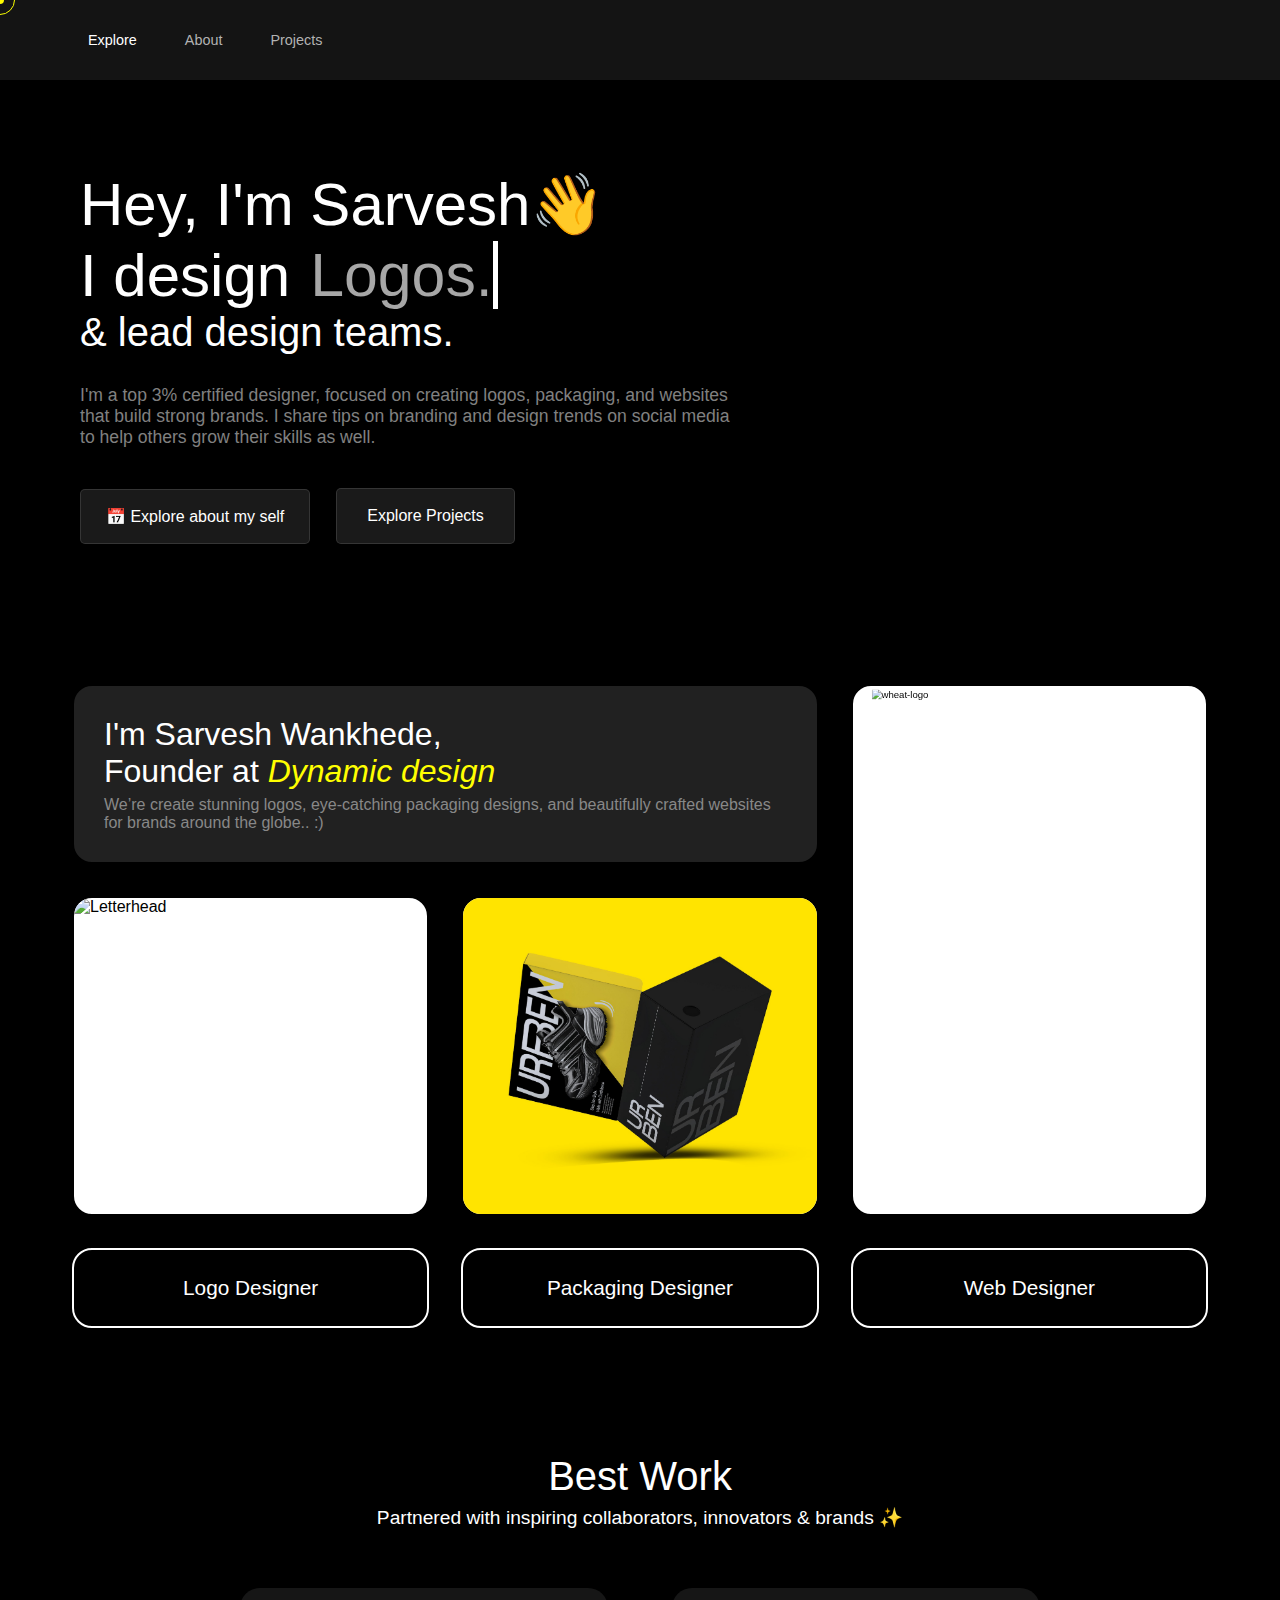
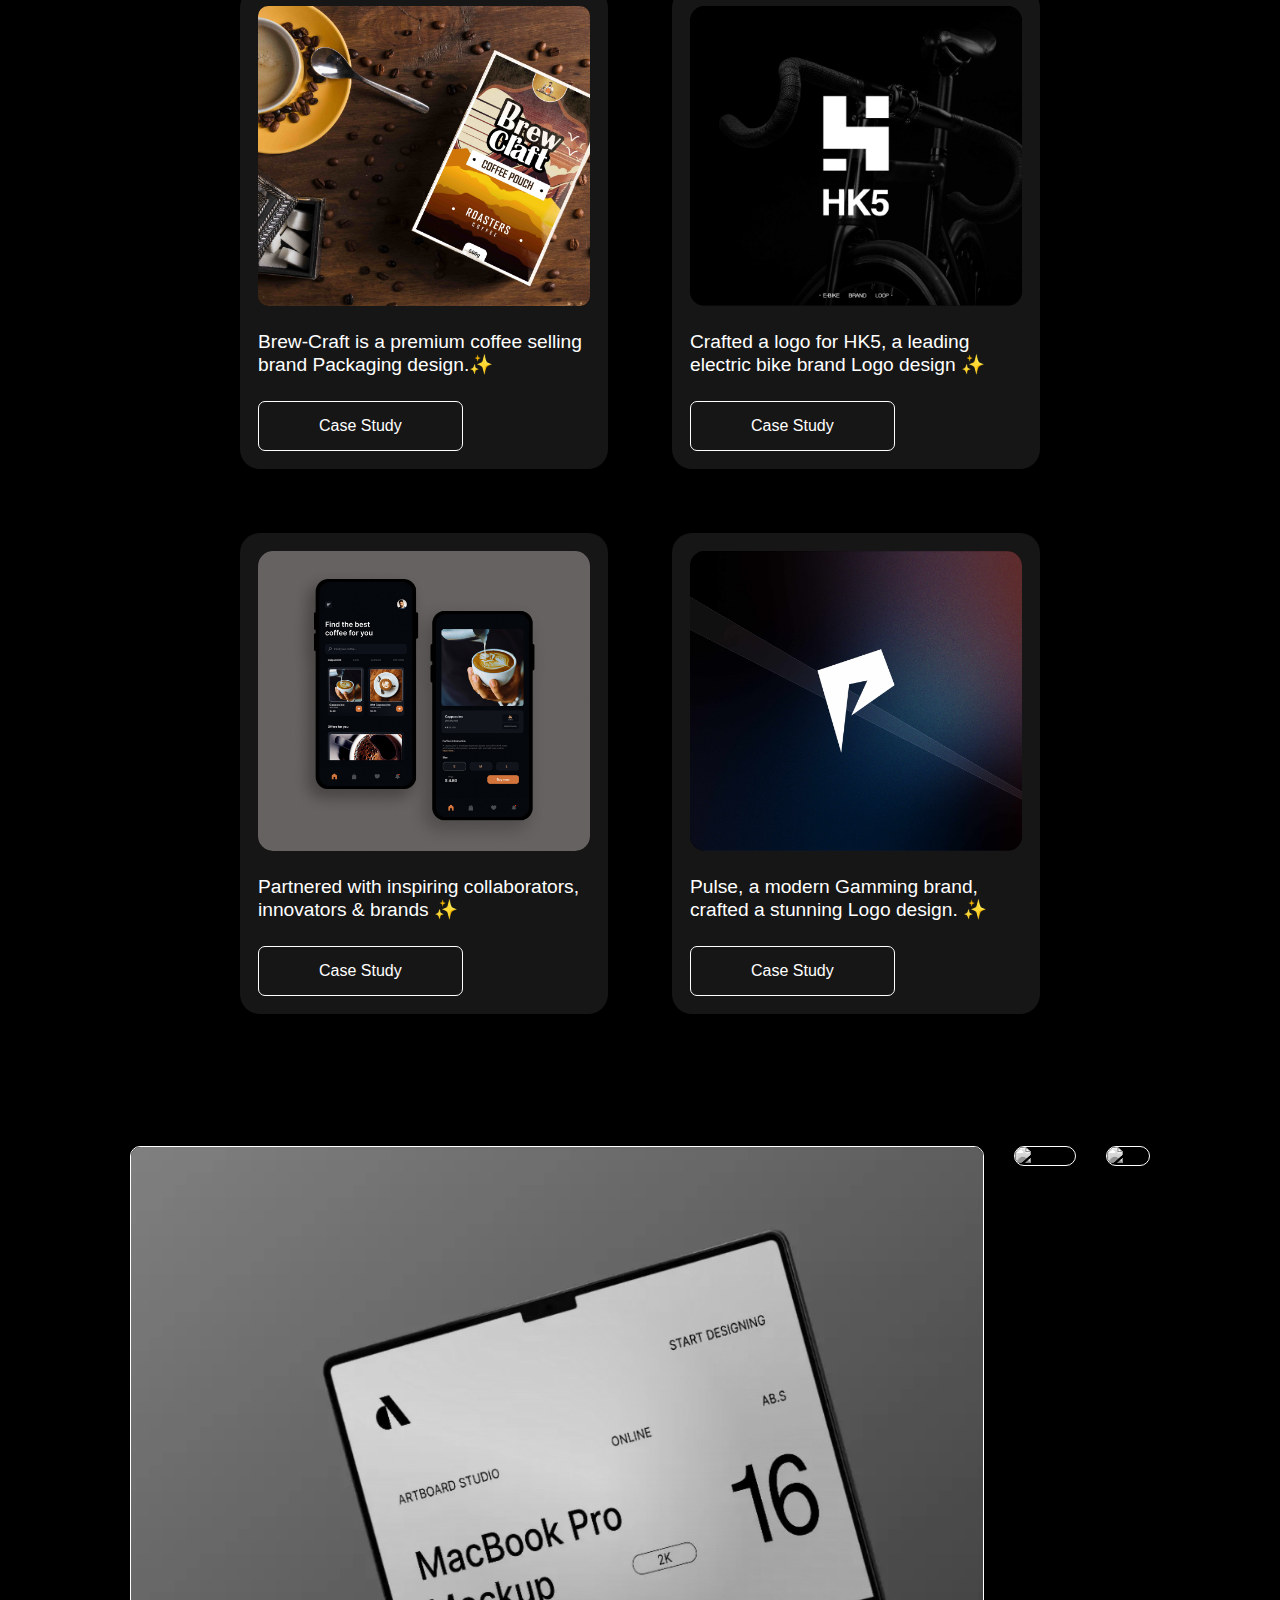
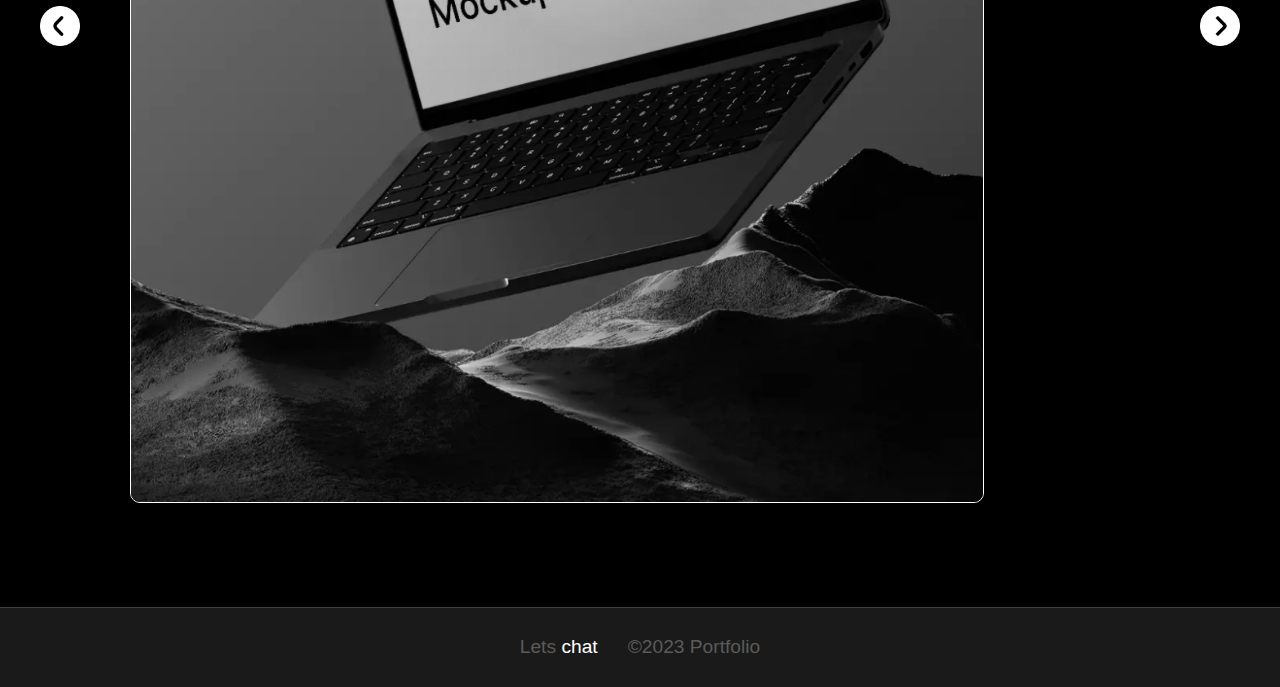
==== index.html @ 341d8953 "first commit" ====
<!DOCTYPE html>
<html lang="en">

<head>
    <meta charset="UTF-8">
    <meta name="viewport" content="width=device-width, initial-scale=1.0">
    <link rel="stylesheet" href="index.css">
    <link rel="icon" type="x-icon" href="Images/Dzin-flow 1.png">
    <link rel="stylesheet" media="screen and (max-width:500px)" href="indexphone.css">
    <link rel='stylesheet'
        href='https://cdn-uicons.flaticon.com/2.5.1/uicons-regular-rounded/css/uicons-regular-rounded.css'>
    <title>sarevshwankhede.in</title>
    <script src="https://unpkg.com/typed.js@2.1.0/dist/typed.umd.js"></script>
</head>

<body class="back-color">

    <div class="curser" data-curser-dot></div>
    <div class="curser2" data-curser-outline></div>

    <main>

        <div id="maincontent">
        <nav>

            <ul>

                <div class="Explore">
                    <li>
                        <i class="fi fi-rr-compass-alt"></i>
                        <a href="#Explore">Explore</a>
                    </li>

                </div>

                <li>
                    <i class="fi fi-rr-user"></i>
                    <a href="about.html">About</a>
                </li>

                
                <li>
                    <i class="fi fi-rr-briefcase-blank"></i>
                    <a href="project.html">Projects</a>
                </li>

                


            </ul>


            <div class="icon">
                <i class="fi fi-rr-menu-burger"></i>
            </div>


        </nav>

        <div class="all-text">
            <h2>Hey, I'm Sarvesh👋</h2>

            <div class="autotext">
                <h2>I design</h2>

                <div class="wrapper">
                    <div class="centeredBox">
                        <span id="typewriter" data-array=""></span>
                        <span class="cursor"></span>
                    </div>
                </div>

            </div>

            <h2 class="Third-text">& lead design teams.</h2>

            <div class="paragraph-text">
                <p>I'm a top 3% certified designer, focused on creating logos, packaging, and websites that build strong brands. 
                    I share tips on branding and design trends on social media to help others grow their skills as well.
                </p>
            </div>


            <div class="collection">

                <div class="button-1">
                    <a href="about.html"><button> 📅 Explore about my self</button></a>
                </div>

                <div class="animation-border1">

                </div>

                <div class="button-2">
                    <a href="project.html"><button>Explore Projects</button></a>
                </div>

            </div>

        </div>


        <div class="contanir">
            <div class="iteam header">
                <h2>I'm Sarvesh Wankhede,</h2>
                <h2>Founder at <span>Dynamic design</span></h2>
                <p>We’re create stunning logos, eye-catching packaging designs, and beautifully crafted websites for brands around the globe..
                 :)</p>
            </div>

            <div class="iteam logo-contant">
                <img src="https://media.istockphoto.com/id/1304932865/vector/wheat-or-barley-outline-icon-grain-symbol-vector-illustration.jpg?s=612x612&w=0&k=20&c=_-Jl-ydf1SaB5ybmlxG2YeqfQ0YuPcmha_8-uUcQkC4="
                    alt="wheat-logo">
            </div>

            <div class="iteam box3">
                <img src="https://mockups-design.com/wp-content/uploads/2019/04/Single_US_Letter_Flyer_Mockup_1.jpg"
                    alt="Letterhead">
            </div>

            <div class="iteam box4">

                <img src="Images/shoes in yellow background.jpg"
                    alt="typography">

            </div>
            <div class="iteam box5">
                <h3>Logo Designer</h3>
            </div>
            <div class="iteam box6">
                <h3>Packaging Designer</h3>
            </div>
            <div class="iteam box7">
                <h3>Web Designer</h3>
            </div>

        </div>

        <!--  -->


        <div id="Explore" class="projects-section">

            <div class="head">

                <h3>Best Work</h3>
                <p>Partnered with inspiring collaborators, innovators & brands ✨</p>

                <div class="arrowicon">
                    <i class="fi fi-rr-arrow-small-down"></i>
                </div>
            </div>

            <div class="contanir2">

                <div class="outer-box1">
                    <div class="inner-box1">
                        <img src="Images/package.jpeg"
                            alt="can">
                    </div>

                    <span>Brew-Craft is a premium coffee selling brand Packaging design.✨</span>

                    <a href="/casestudy.html"><button>Case Study</button></a>
                </div>

                <div class="outer-box2">
                    <div class="inner-box2">
                        <img src="Images/Logo main HK5.jpeg"
                            alt="company">
                    </div>

                    <span>Crafted a logo for HK5, a leading electric bike brand Logo design ✨</span>

                    <a href="casestudy2.html"><button>Case Study</button></a>
                </div>

                <div class="outer-box3">
                    <div class="inner-box3">
                        <img src="Images/mobile ui.jpg"
                            alt="phoneui">
                    </div>

                    <span>Partnered with inspiring collaborators, innovators
                        & brands ✨</span>

                    <a href="casestudy1.html"><button>Case Study</button></a>
                </div>

                <div class="outer-box4">
                    <div class="inner-box4">
                        <img src="Images/compressed_Asset 15.jpg"
                            alt="packaging">
                    </div>

                    <span>Pulse, a modern Gamming brand, crafted a stunning Logo design. ✨</span>

                        <a href="casestudy3.html"><button>Case Study</button></a>
                </div>

            </div>

        </div>

        <!-- scroll-image section -->

        <div class="gallery-wrape">
            <img src="next-btn.png" alt="back-btn" id="backBtn">


            <div class="gallery">

                <div>
                    <span><img src="laptop mockups.jpg" alt="laptop mockup"></span>
                    <span><img src="image.jpg" alt="phone"></span>
                    <span><img src="box mockup.jpg" alt="box"></span>

                </div>

                <div>
                    <span><img src="logo sketches.jpg" alt="sketches"></span>
                    <span><img src="packaging design.jpg" alt="packaging"></span>
                    <span><img src="box mockup.jpg" alt="box"></span>
                </div>
            </div>




            <img src="back-btn.png" alt="next-btn" id="nextBtn">


        </div>


        <footer>
            <div class="footer-text">
                <h3>Lets <span>chat</span></h3>
                <h3>©2023 Portfolio</h3>
            </div>
        </footer>

    </div>

    </main>


    <script src="index.js"></script>
</body>

</html>
---- index.css ----
* {

    margin: 0;
    padding: 0;
    font-family: sans-serif;
    box-sizing: border-box;

}

html {

    scroll-behavior: smooth;

}

.back-color {

    background-color: black;
}



.curser {

position: fixed;
width: 30px;
height: 30px;
border: 1px solid rgb(251, 255, 0);
border-radius: 50%;
left: 0;
top: 0;
pointer-events: none;
transform: translate(-50%, -50%);
transition: .2s;
z-index: 10;
    
}

.curser2 {

    position: fixed;
    width: 8px;
    height: 8px;
    background-color: rgb(255, 251, 0);
    border-radius: 50%;
    left: 0;
    top: 0;
    pointer-events: none;
    transform: translate(-50%, -50%);
    transition: .1s;
    z-index: 15;
}



main {

flex-wrap: wrap;
overflow: hidden;

}


nav {

    height: 80px;
    width: 100%;
    background-color: rgb(20, 20, 20);
    display: flex;
    align-items: center;
    padding-left: 80px;
    padding-right: 50px;
    justify-content: space-between;
}




.Explore li i{

    color: white;
}

.Explore li a{

    color: white;
}

nav ul {

    list-style: none;
    display: flex;
    column-gap: 40px;
    align-items: center;

}

ul li {

    display: flex;
    align-items: center;
    column-gap: 8px;
    position: relative;
}


.fi-rr-compass-alt {

    display: flex;
    align-items: center;
}




ul li a {

 text-decoration: none;
 color: rgb(178, 178, 178);
 font-size: 0.9rem;
 font-weight: 500;
 position: relative;
 transition: 0.3s ease;
}

ul li {

    color: rgb(178, 178, 178); 
    font-size: 0.9rem;
    position: relative;
    transition: 0.3s ease;
}



ul li:hover {

    color: rgb(255, 255, 255);
    font-size: 0.9rem;
}


ul li a:hover {

    color: rgb(255, 255, 255);
}


.fi-rr-user {

    display: flex;
    align-items: center;
}

.fi-rr-phone-flip {

    display: flex;
    align-items: center;
    transform: scaleX(-1);

}

.fi-rr-briefcase-blank {

    display: flex;
    align-items: center;
}

.fi-rr-globe {

    
    display: flex;
    align-items: center;
}


.icon {

    display: none;
    color: white;
    
}

.all-text {
    font-size: 2.5rem;
    font-weight: 300;
    color: white;
    margin-left: 80px;
    margin-top: 89px;
}


.all-text h2  {

    font-weight: 500;
    
}

.autotext {

    display: flex;
    align-items: center;
    
    
}


/* Wrapper to Center the Typewriter */
.wrapper {

    margin-left: 20px;
    
}

.centeredBox {
    color: rgb(255, 255, 255);
    font-size: 3.8rem;
    font-weight: 500;
}

/* The Typewriter */

#typewriter {
    color: rgb(0, 183, 255);
    background: rgb(167, 167, 167);
    background-clip: text;
    -webkit-background-clip: text;
    -webkit-text-fill-color: transparent;
    
}

.cursor {
    border-left: 5px solid rgb(255, 255, 255);
    color: white;
}


.Third-text {

    font-size: 2.5rem;
}

.paragraph-text {

    text-wrap: wrap;
    width: 650px;
    margin-top: 30px;

}

.paragraph-text p {

    font-size: 1.1rem;
    font-weight: 100;
    color: rgb(128, 128, 128);
}


.collection {

    display: flex;
    gap: 13px;
    margin-top: 40px;
    align-items: center;
}


.button-1 button {

    border-radius: 5px;
    background-color: rgb(26, 26, 26);
    color: #ffffff;
    padding: 17px 25px 17px 25px;
    font-size: 1rem;
    font-weight: 500;
    border: 0.1px solid rgba(255, 255, 255, 0.123);
    display: flex;
    align-items: center;
    position: relative;
    justify-content: center;
    transition: 0.3s ease-in-out;
    cursor: pointer;
}

.button-1 a {

    text-decoration: none;
}

.button-1 button:hover {

    border: 0.1px solid rgba(255, 255, 255, 0.881);
}

.button-2 button {

    
    border-radius: 5px;
    background-color: rgb(26, 26, 26);
    color: #ffffff;
    padding: 18px 30px 18px 30px;
    font-size: 1rem;
    font-weight: 500;
    border: 0.1px solid rgba(255, 255, 255, 0.123);
    display: flex;
    align-items: center;
    position: relative;
    justify-content: center;
    transition: 0.3s ease-in-out;
    cursor: pointer;
}

.button-2 a {

    text-decoration: none;
}

.button-2 button:hover {

    border: 0.1px solid rgba(255, 255, 255, 0.881);
}


.contanir {


    height: 820px;
    width: 100%;
    margin-top: 60px;
    display: grid;
    padding: 5rem 4.5rem 5rem 4.5rem;
    gap: 2rem;
    grid-template-columns: repeat(3, 1fr);
    grid-template-rows: repeat(3, 1fr);

}

.iteam {

    background-color: white;
    color: black;
    border: 2px solid black;
    border-radius: 20px;
    cursor: pointer;
}




.header {

    grid-column-start: 1;
    grid-column-end: 3;
    padding: 30px;
    background-color: rgb(33, 33, 33);

}

.header h2 {

    color: white;
    font-size: 2rem;
    font-weight: 500;

}

.header span {

    color: yellow;
    font-style: italic;
}

.header p {

    color: rgb(136, 136, 136);
    font-size: 1rem;
    margin-top: 6px;

}

.logo-contant {

    grid-column: 3;
    grid-row: 1 / 3;
    overflow: hidden;
    cursor: pointer;

}

.logo-contant img {

    height: 100%;
    width: 100%;
    object-fit: cover;
    transform: scale(0.6);
    transition: 0.5s;
    
}

.logo-contant img:hover {

    transform: scale(0.7);
   
}


.box3 {

    height: 320px;
    overflow: hidden;
    cursor: pointer;
}

.box3 img {

    height: 100%;
    width: 100%;
    object-fit: cover;
    scale: 1px;
    transition: 0.5s;
}

.box3 img:hover {

    transform: scale(1.1);
   
}



.box4 {

    height: 320px;
    overflow: hidden;
    
}

.box4 img {

    height: 100%;
    width: 100%;
    object-fit: cover;
    scale: 1px;
    transform: scale(1);
    transition: 0.5s;
}

.box4 img:hover {

    transform: scale(1.1);
   
}

.box5 {

    height: 80px;
    background-color: black;
    border: 2px solid white;
    display: flex;
    align-items: center;
    justify-content: center;
    cursor: pointer;
    
}


.box5 h3 {

    font-size: 1.3rem;
    font-weight: 500;
    color: white;
    transition: 0.3s;
}

.box5 h3:hover {

    color: rgb(197, 246, 248);
}



.box6 {

    height: 80px;
    background-color: black;
    border: 2px solid white;
    display: flex;
    align-items: center;
    justify-content: center;
    cursor: pointer;
}

.box6 h3 {

    font-size: 1.3rem;
    font-weight: 500;
    color: white;
    transition: 0.3s;
}

.box6 h3:hover {

    color: yellow;
}

.box7 {

    height: 80px;
    background-color: black;
    border: 2px solid white;
    display: flex;
    align-items: center;
    justify-content: center;
    cursor: pointer;
}

.box7 h3 {

    font-size: 1.3rem;
    font-weight: 500;
    color: white;
    transition: 0.3s;
    
}

.box7 h3:hover {

    color: rgb(255, 179, 0);
}

.head {

    color: white;
    display: flex;
    flex-direction: column;
    align-items: center;
    justify-content: center;
    row-gap: 7px;
    margin-top: 30px;
    margin-bottom: 20px;
}

.head h3 {

    font-size: 2.5rem;
    font-weight: 500;
}

.head p {

    font-size: 1.2rem;
}

.arrowicon {

    color: white;
    font-size: 2.5rem;
}

/* contanir2 */

.contanir2 {
    display: grid;
    padding: 2rem 15rem 2rem 15rem;
    gap: 4rem;
    height: 1090px;
    width: 100%;
    grid-template-columns: repeat(2, 1fr);
    grid-template-rows: repeat(2, 1fr);
}

/* box1------------------ */


.outer-box1 {


    background-color: rgb(22, 22, 22);
    border-radius: 20px;
    padding: 18px;
    display: flex;
    flex-direction: column;
    justify-content: space-between;
    align-items: flex-start;
    
}

.inner-box1 {

    height: 300px;
    width: 100%;
    background-color: black;
    border-radius: 10px;
    overflow: hidden;
}

.inner-box1 img {

    height: 100%;
    width: 100%;
    object-fit: cover;
    transition: 0.5s;
}

.inner-box1 img:hover {

    transform: scale(1.1);
}

.outer-box1 span {

    font-size: 1.2rem;
    font-weight: 500;
    color: white;

}

.outer-box1 button {

    padding: 15px 60px 15px 60px;
    border-radius: 7px;
    background-color: rgba(0, 0, 0, 0);
    color: white;
    border: 1px solid white;
    font-size: 1rem;
    cursor: pointer;
    transition: 0.3s;

}

.outer-box1 button:hover {

    background-color: rgb(255, 255, 255);
    color: black;
}



/* box2------------------ */


.outer-box2 {


    background-color: rgb(22, 22, 22);
    border-radius: 20px;
    padding: 18px;
    display: flex;
    flex-direction: column;
    justify-content: space-between;
    align-items: flex-start;
}

.inner-box2{

    height: 300px;
    width: 100%;
    background-color: black;
    border-radius: 15px;
    overflow: hidden;
}

.inner-box2 img {

    height: 100%;
    width: 100%;
    object-fit: cover;
    transition: 0.5s;
}

.inner-box2 img:hover {

    transform: scale(1.1);
}

.outer-box2 span {

    font-size: 1.2rem;
    font-weight: 500;
    color: white;

}

.outer-box2 button {

    padding: 15px 60px 15px 60px;
    border-radius: 7px;
    background-color: rgba(0, 0, 0, 0);
    color: white;
    border: 1px solid white;
    font-size: 1rem;
    cursor: pointer;
    transition: 0.3s;

}

.outer-box2 button:hover {

    background-color: rgb(255, 255, 255);
    color: black;
}


/* box3------------------ */


.outer-box3 {

    background-color: rgb(22, 22, 22);
    border-radius: 20px;
    padding: 18px;
    display: flex;
    flex-direction: column;
    justify-content: space-between;
    align-items: flex-start;
}

.inner-box3 {

    height: 300px;
    width: 100%;
    background-color: black;
    border-radius: 15px;
    overflow: hidden;
}

.inner-box3 img {

    height: 100%;
    width: 100%;
    object-fit: cover;
    transition: 0.5s;
}

.inner-box3 img:hover {

    transform: scale(1.1);
}

.outer-box3 span {

    font-size: 1.2rem;
    font-weight: 500;
    color: white;

}

.outer-box3 button {

    padding: 15px 60px 15px 60px;
    border-radius: 7px;
    background-color: rgba(0, 0, 0, 0);
    color: white;
    border: 1px solid white;
    font-size: 1rem;
    cursor: pointer;
    transition: 0.3s;

}

.outer-box3 button:hover {

    background-color: rgb(255, 255, 255);
    color: black;
}


/* box4------------------ */

.outer-box4 {

    background-color: rgb(22, 22, 22);
    border-radius: 20px;
    padding: 18px;
    display: flex;
    flex-direction: column;
    justify-content: space-between;
    align-items: flex-start;
}

.inner-box4 {

    height: 300px;
    width: 100%;
    background-color: black;
    border-radius: 15px;
    overflow: hidden;
}

.inner-box4 img {

    height: 100%;
    width: 100%;
    object-fit: cover;
    transition: 0.5s;
}

.inner-box4 img:hover {

    transform: scale(1.1);
}

.outer-box4 span {

    font-size: 1.2rem;
    font-weight: 500;
    color: white;

}

.outer-box4 button {

    padding: 15px 60px 15px 60px;
    border-radius: 7px;
    background-color: rgba(0, 0, 0, 0);
    color: white;
    border: 1px solid white;
    font-size: 1rem;
    cursor: pointer;
    transition: 0.3s;

}

.outer-box4 button:hover {

    background-color: rgb(255, 255, 255);
    color: black;
}


/* images section scrollbar */


.gallery {

    width: 1200px;
    display: flex;
    overflow-x: scroll;
}

.gallery div {

    width: 100%;
    display: grid;
    grid-template-columns: auto auto auto;
    grid-gap: 30px;
    padding: 10px;
    flex: none;

}


.gallery div img {

    width: 100%;
    border-radius: 10px;
    border: 1.5px solid white;
    filter: grayscale(100%);
    transition: 0.5s;

}


.gallery div img:hover {

    filter: grayscale(0);
    cursor: pointer;

}

.gallery::-webkit-scrollbar {

    display: none;
}


.gallery-wrape {

    display: flex;
    align-items: center;
    justify-content: center;
    margin: 7% auto;
}

#backBtn, #nextBtn {

    width: 40px;
    cursor: pointer;
    margin: 40px;
}


footer {

    height: 80px;
    width: 100%;
    display: flex;
    align-items: center;
    justify-content: center;
    background-color: rgb(26, 26, 26);
    border-top: 1px solid rgba(255, 255, 255, 0.159);
    color: white;
}

.footer-text {

    display: flex;
    column-gap: 30px;
}

.footer-text h3 span {

    color: white;
}

.footer-text h3 {

    font-size: 1.2rem;
    font-weight: 500;
    color: rgb(91, 91, 91);
}
---- indexphone.css ----
* {

    margin: 0;
    padding: 0;
    box-sizing: border-box;
}


main {

    width: 100%;
}

.curser {

    display: none;
}

.curser2 {

    display: none;
}

nav {

    height: 70px;
    width: 100%;
    background-color: rgb(20, 20, 20);
    display: flex;
    align-items: center;
    padding-left: 0px;
    padding-right: 20px;


}

nav ul {

    display: none;

}


.showData {

    display: flex;
    flex-direction: column;
    top: 85px;
    left: 15px;
    padding: 20px 20px 20px 20px;
    width: 220px;
    height: 280px;
    row-gap: 35px;
    background-color: rgba(0, 0, 0, 0.788);
    backdrop-filter: blur(5px);
    border: 1px solid rgba(255, 255, 255, 0.532);
    position: absolute;
    column-gap: 0px;
    align-items: flex-start;
    border-bottom-left-radius: 10px;
    border-bottom-right-radius: 10px;
    border-radius: 10px;
    transition: 2s;

}


ul li {
    color: rgb(255, 255, 255);
}

ul li a{

    
    color: rgb(255, 255, 255);

}


.icon {

    display: flex;
    color: white;
    margin-left: 20px;
    
}

.all-text {

    font-size: 1.6rem;
    font-weight: 300;
    color: white;
    margin: 0;
    padding: 50px 15px 30px 15px;

}


/* auto-text */

.wrapper {

    margin-left: 10px;
    
}

.centeredBox {
    color: rgb(255, 255, 255);
    font-size: 2.3rem;
    font-weight: 500;
}

/* The Typewriter */

#typewriter {
    color: rgb(0, 183, 255);
    background: rgb(167, 167, 167);
    background-clip: text;
    -webkit-background-clip: text;
    -webkit-text-fill-color: transparent;
    
}

.cursor {
    border-left: 5px solid rgb(255, 255, 255);
    color: white;
}

/* auto-text section */

.Third-text {

    font-size: 1.3rem;
    margin-top: 20px;
}

.paragraph-text {

    text-wrap: wrap;
    width: 90%;
    margin-top: 20px;

}

.paragraph-text p {

    font-size: 0.8rem;
    font-weight: 500;
    color: rgb(128, 128, 128);
}

/* button */

.collection {

    display: flex;
    gap: 10px;
    margin-top: 40px;
    align-items: center;

}


.button-1 button {

    border-radius: 5px;
    background-color: rgb(26, 26, 26);
    color: #ffffff;
    padding: 15px 15px 15px 15px;
    font-size: 0.8rem;
    font-weight: 500;
    border: 0.1px solid rgba(255, 255, 255, 0.123);
    display: flex;
    align-items: center;
    position: relative;
    justify-content: center;
    transition: 0.3s ease-in-out;
    cursor: pointer;
}

.button-1 button:hover {

    border: 0.1px solid rgba(255, 255, 255, 0.881);
}

.button-2 button {

    
    border-radius: 5px;
    background-color: rgb(26, 26, 26);
    color: #ffffff;
    padding: 16px 25px 16px 25px;
    font-size: 0.8rem;
    font-weight: 500;
    border: 0.1px solid rgba(255, 255, 255, 0.123);
    display: flex;
    align-items: center;
    position: relative;
    justify-content: center;
    transition: 0.3s ease-in-out;
    cursor: pointer;
}

.button-2 button:hover {

    border: 0.1px solid rgba(255, 255, 255, 0.881);
}


.contanir {

  
    height: 100%;
    width: 100%;
    display: flex;
    flex-direction: column;
    padding: 10px;
    row-gap: 20px;
    margin-top: 0px;
    grid-template-columns: repeat(1, 1fr);
    grid-template-rows: repeat(7, 1fr);
}

.header {

    grid-column-start: 1;
    grid-column-end: 3;
    padding: 18px;
    background-color: rgb(33, 33, 33);

}

.header h2 {

    color: white;
    font-size: 1.5rem;
    font-weight: 500;

}

.header span {

    color: yellow;
    font-style: italic;
}

.header p {

    color: rgb(136, 136, 136);
    font-size: 0.7rem;
    margin-top: 15px;
}




.logo-contant {

    height: 260px;
    overflow: hidden;
    cursor: pointer;
  

}

.logo-contant img {

    height: 100%;
    width: 100%;
    object-fit: cover;
    transform: scale(0.6);
    transition: 0.5s;
    
}

.logo-contant img:hover {

    transform: scale(0.6);
}

.box3 {

    height: 260px;
}


.box3 img:hover {

    transform: none;
   
}

.box4 {

    height: 260px;
}

.box4 img {

    height: 100%;
    width: 100%;
    object-fit: cover;
    scale: 1px;
    transform: scale(1.1);
    transition: 0.5s;
}

.box4 img:hover {

    transform: scale(1.1);
   
}

.box5 {

    height: 60px;
    background-color: black;
    border: 2px solid white;
    display: flex;
    align-items: center;
    justify-content: center;
    cursor: pointer;
    
}

.box5 h3 {

    font-size: 1rem;
    font-weight: 500;
    color: white;
    transition: 0.3s;
}

.box5 h3:hover {

    color: rgb(197, 246, 248);
}


.box6 {

    height: 60px;
    background-color: black;
    border: 2px solid white;
    display: flex;
    align-items: center;
    justify-content: center;
    cursor: pointer;
    
}

.box6 h3 {

    font-size: 1rem;
    font-weight: 500;
    color: white;
    transition: 0.3s;
}

.box6 h3:hover {

    color: yellow;
}

.box7  {

    height: 60px;
    background-color: black;
    border: 2px solid white;
    display: flex;
    align-items: center;
    justify-content: center;
    cursor: pointer;
    
}

.box7 h3 {

    font-size: 1rem;
    font-weight: 500;
    color: white;
    transition: 0.3s;
}

.box7 h3:hover {

    color: rgb(255, 179, 0);
}

/* project section */

.head {

    color: white;
    display: flex;
    flex-direction: column;
    align-items: center;
    justify-content: center;
    row-gap: 10px;
    padding: 20px;
    margin-top: 10px;
    margin-bottom: 0px;
}

.head h3 {

    font-size: 2rem;
    font-weight: 500;
}

.head p {

    font-size: 1rem;
    text-align: center;
}

.arrowicon {

    color: white;
    font-size: 1.5rem;
}

.contanir2 {

    display: grid;
    padding: 10px;
    gap: 2rem;
    height: 100%;
    width: 100%;
    grid-template-columns: repeat(1, 1fr);
    grid-template-rows: repeat(4, 1fr);
}


.outer-box1 {


    background-color: rgb(22, 22, 22);
    border-radius: 20px;
    padding: 10px 10px 15px 10px;
    display: flex;
    flex-direction: column;
    justify-content: space-between;
    align-items: flex-start;
    height: 400px;
    width: 100%;
    
}

.inner-box1 {

    height: 250px;
    width: 100%;
    background-color: black;
    border-radius: 10px;
    overflow: hidden;
}

.inner-box1 img {

    height: 100%;
    width: 100%;
    object-fit: cover;
}

.inner-box1 img:hover {

    transform: scale(1);
}

.outer-box1 span {

    font-size: 1rem;
    font-weight: 500;
    color: white;

}

.outer-box1 button {

    padding: 10px 30px 10px 30px;
    border-radius: 7px;
    background-color: rgba(0, 0, 0, 0);
    color: white;
    border: 1px solid white;
    font-size: 0.8rem;

}


.outer-box2 {


    background-color: rgb(22, 22, 22);
    border-radius: 20px;
    padding: 10px 10px 15px 10px;
    display: flex;
    flex-direction: column;
    justify-content: space-between;
    align-items: flex-start;
    height: 400px;
    width: 100%;
    
}

.inner-box2 {

    height: 250px;
    width: 100%;
    background-color: black;
    border-radius: 10px;
    overflow: hidden;
}

.inner-box2 img {

    height: 100%;
    width: 100%;
    object-fit: cover;
}

.inner-box2 img:hover {

    transform: scale(1);
}

.outer-box2 span {

    font-size: 1rem;
    font-weight: 500;
    color: white;

}

.outer-box2 button {

    padding: 10px 30px 10px 30px;
    border-radius: 7px;
    background-color: rgba(0, 0, 0, 0);
    color: white;
    border: 1px solid white;
    font-size: 0.8rem;

}

.outer-box3 {


    background-color: rgb(22, 22, 22);
    border-radius: 20px;
    padding: 10px 10px 15px 10px;
    display: flex;
    flex-direction: column;
    justify-content: space-between;
    align-items: flex-start;
    height: 400px;
    width: 100%;
    
}

.inner-box3 {

    height: 250px;
    width: 100%;
    background-color: black;
    border-radius: 10px;
    overflow: hidden;
}

.inner-box3 img {

    height: 100%;
    width: 100%;
    object-fit: cover;
}

.inner-box3 img:hover {

    transform: scale(1);
}

.outer-box3 span {

    font-size: 1rem;
    font-weight: 500;
    color: white;

}

.outer-box3 button {

    padding: 10px 30px 10px 30px;
    border-radius: 7px;
    background-color: rgba(0, 0, 0, 0);
    color: white;
    border: 1px solid white;
    font-size: 0.8rem;

}

.outer-box4 {


    background-color: rgb(22, 22, 22);
    border-radius: 20px;
    padding: 10px 10px 15px 10px;
    display: flex;
    flex-direction: column;
    justify-content: space-between;
    align-items: flex-start;
    height: 400px;
    width: 100%;
    
}

.inner-box4 {

    height: 250px;
    width: 100%;
    background-color: black;
    border-radius: 10px;
    overflow: hidden;
}

.inner-box4 img {

    height: 100%;
    width: 100%;
    object-fit: cover;
}

.inner-box4 img:hover {

    transform: scale(1);
}

.outer-box4 span {

    font-size: 1rem;
    font-weight: 500;
    color: white;

}

.outer-box4 button {

    padding: 10px 30px 10px 30px;
    border-radius: 7px;
    background-color: rgba(0, 0, 0, 0);
    color: white;
    border: 1px solid white;
    font-size: 0.8rem;

}


.gallery {

    width: 1200px;
    display: flex;
    overflow-x: scroll;
}

.gallery div {

    width: 100%;
    display: grid;
    grid-template-columns: auto auto auto;
    grid-gap: 10px;
    padding: 10px;
    flex: none;
    position: relative;

}


.gallery div img {

    width: 100%;
    border-radius: 10px;
    border: 1.5px solid white;
    filter: grayscale(100%);
    transition: 0.5s;

}


.gallery div img:hover {

    filter: grayscale(0);
    cursor: pointer;

}

.gallery::-webkit-scrollbar {

    display: none;
}


.gallery-wrape {

    display: flex;
    align-items: center;
    justify-content: center;
    margin: 5% auto;
}

#backBtn, #nextBtn {

    width: 20px;
    cursor: pointer;
    margin: 5px;
    display: none;

}

.gallery {

display: none;
}




footer {

    height: 100px;
    width: 100%;
    display: flex;
    align-items: center;
    justify-content: center;
    background-color: rgb(26, 26, 26);
    color: white;
    border-top: 1px solid rgba(255, 255, 255, 0.159);
}

.footer-text {

    display: block;
    row-gap: 30px;
    text-align: center;
}

.footer-text h3 span {

    color: white;
}

.footer-text h3 {

    font-size: 1rem;
    font-weight: 500;
    color: rgb(91, 91, 91);
}
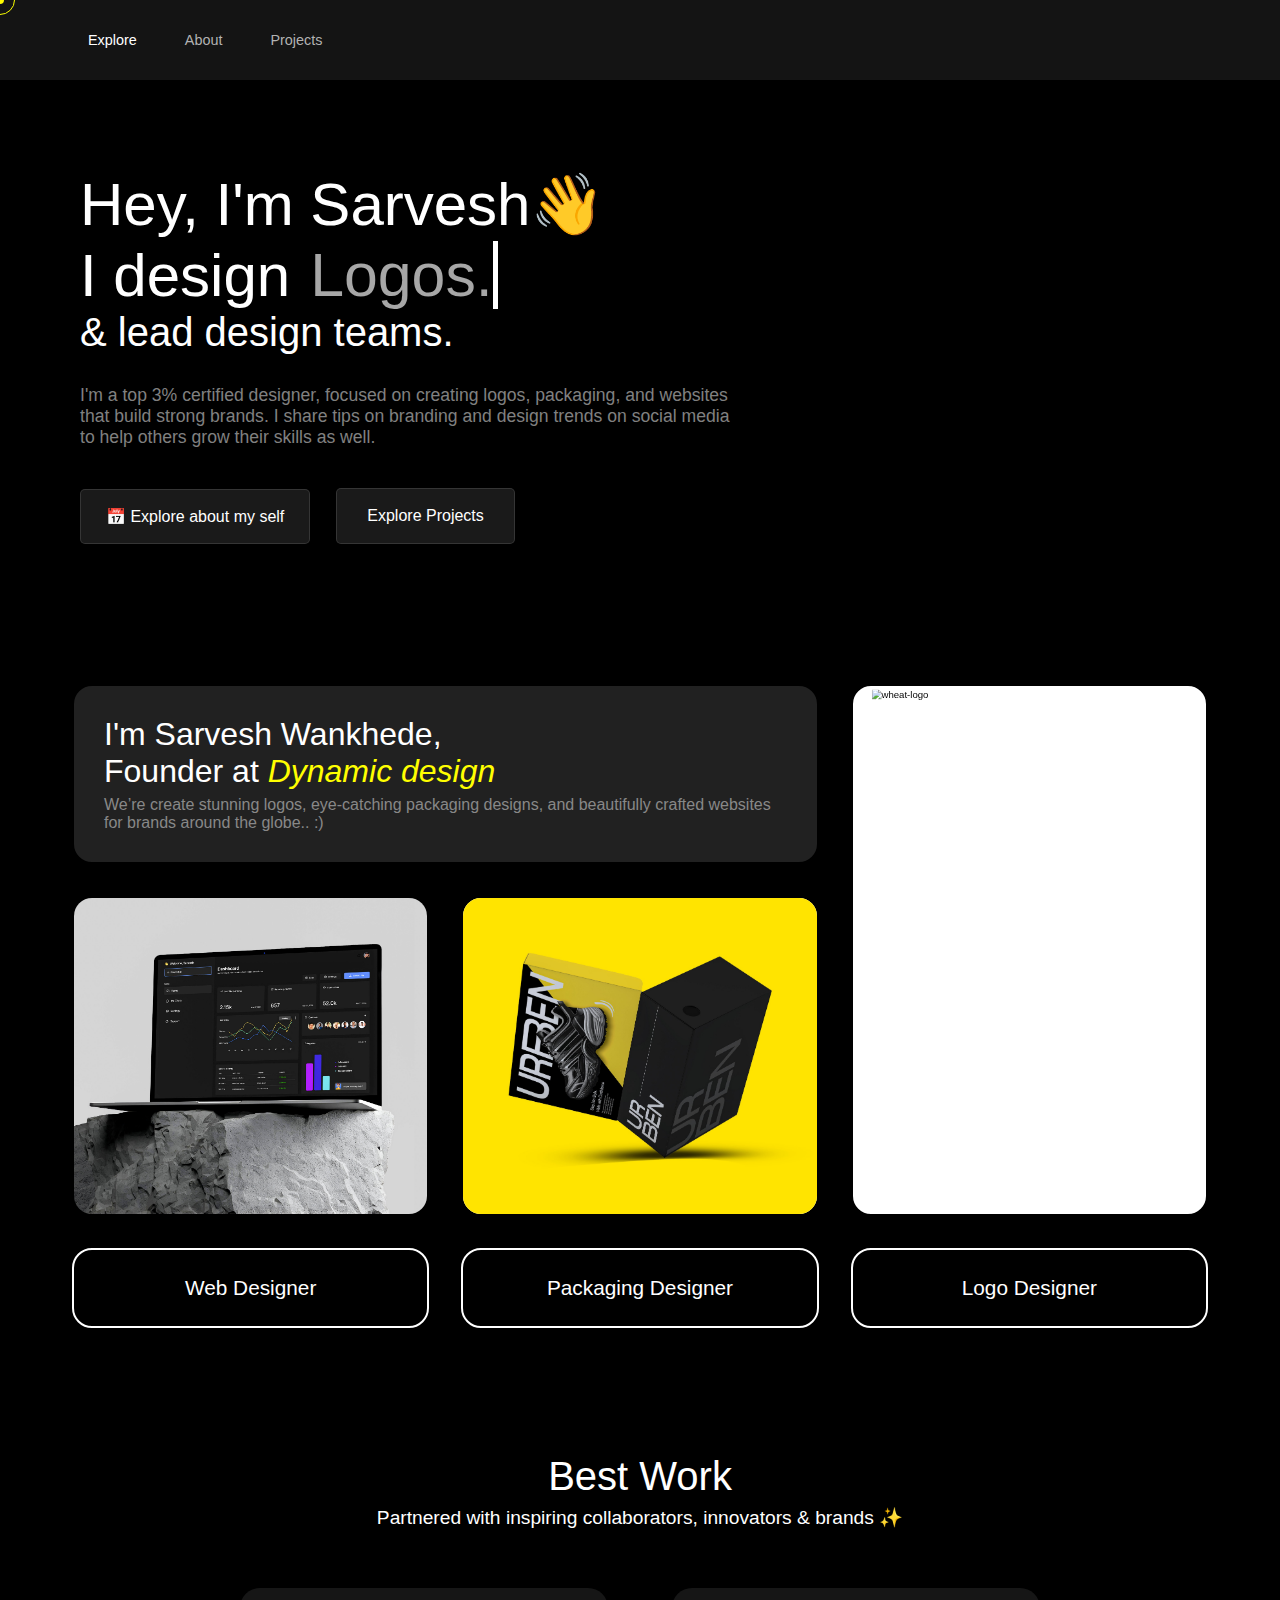
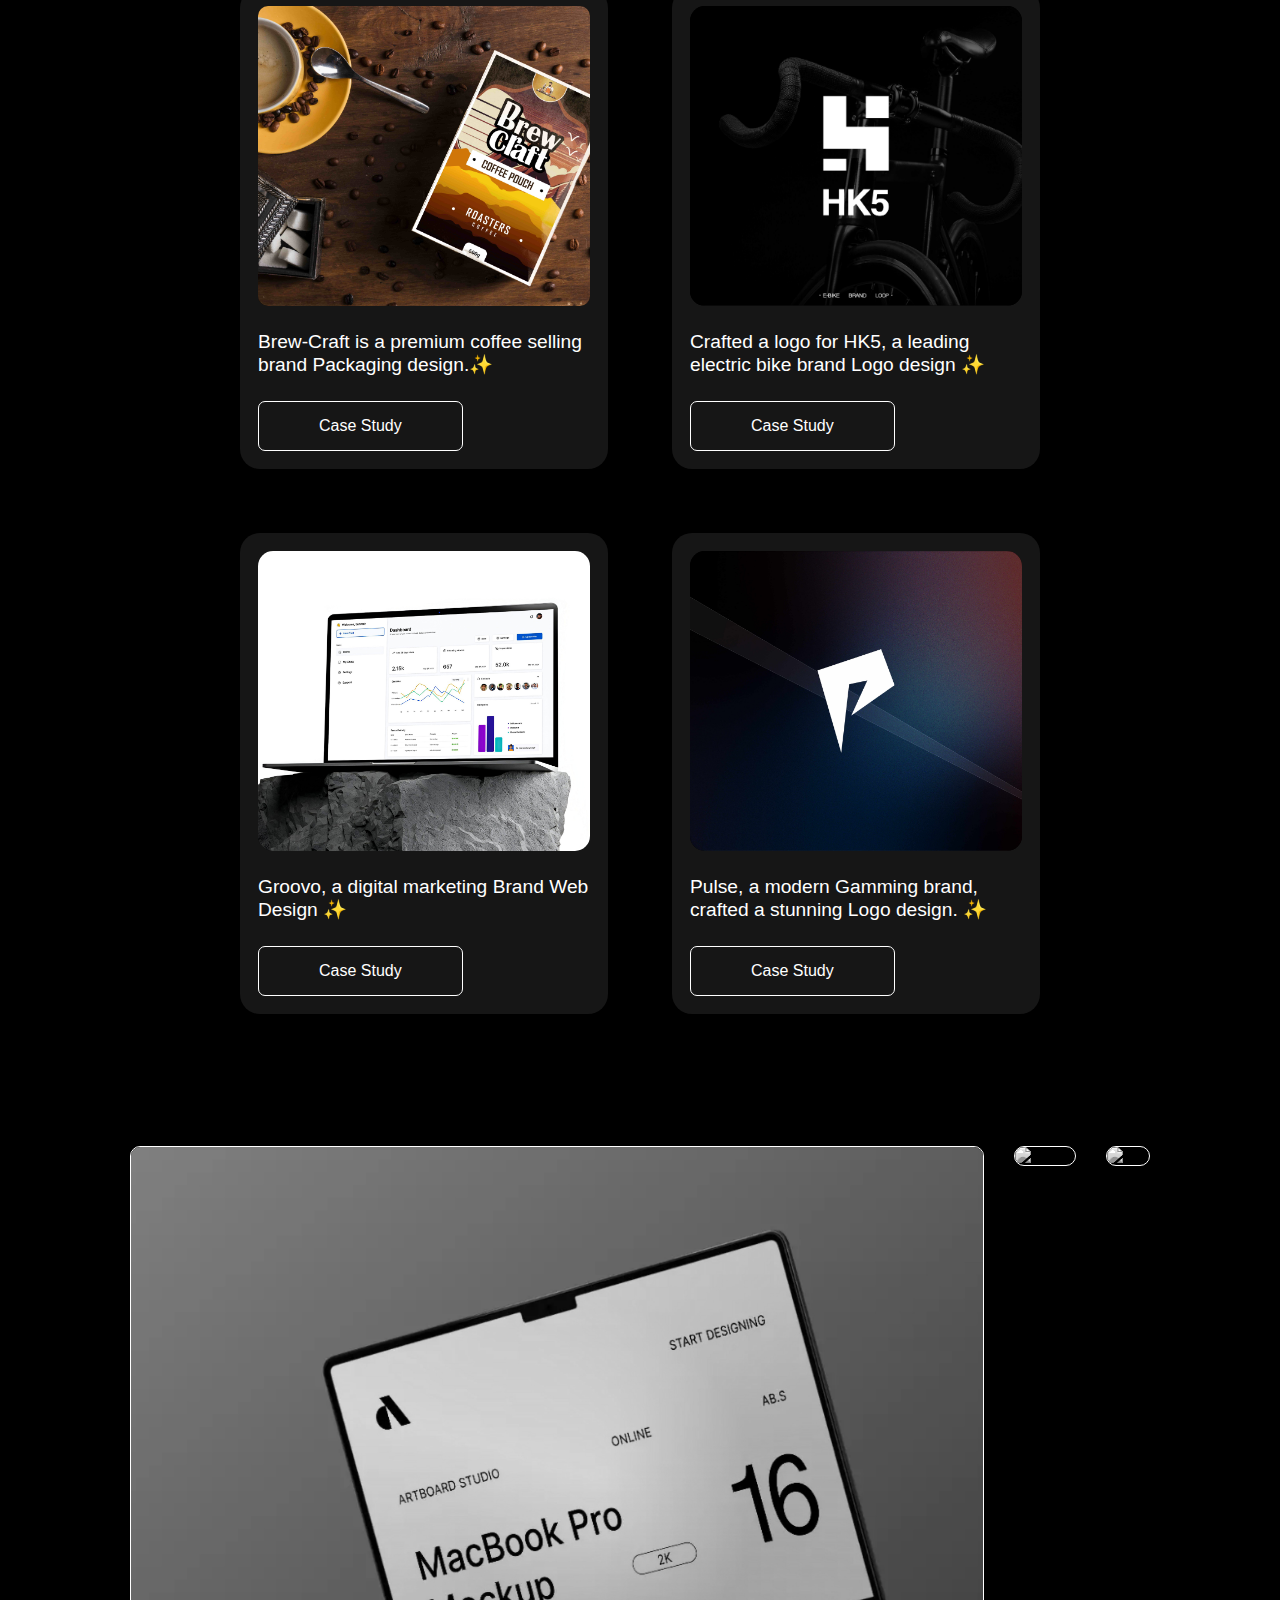
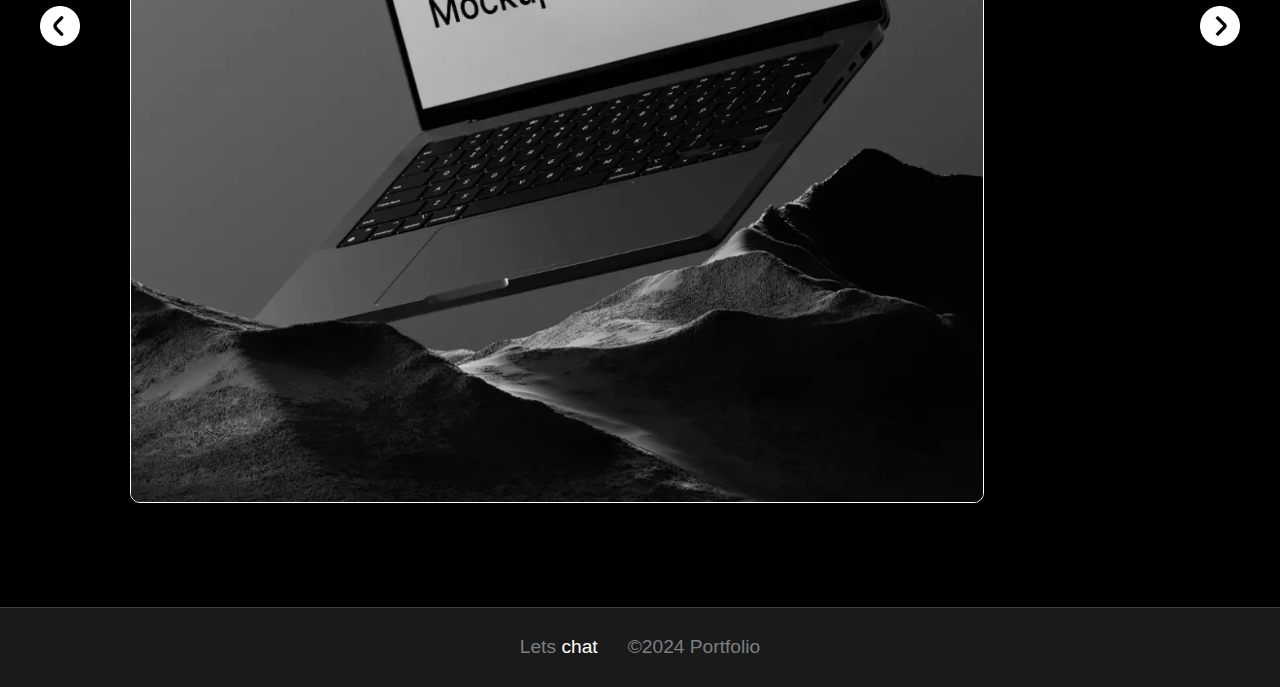
==== commit ebd7254b: "additional changesportfoliowebsite" ====
--- a/index.html
+++ b/index.html
@@ -38,13 +38,14 @@
                     <a href="about.html">About</a>
                 </li>
 
-                
+
+
                 <li>
                     <i class="fi fi-rr-briefcase-blank"></i>
                     <a href="project.html">Projects</a>
                 </li>
 
-                
+
 
 
             </ul>
@@ -84,7 +85,7 @@
             <div class="collection">
 
                 <div class="button-1">
-                    <a href="about.html"><button> 📅 Explore about my self</button></a>
+                    <a href="contact.html"><button> 📅 Explore about my self</button></a>
                 </div>
 
                 <div class="animation-border1">
@@ -114,7 +115,7 @@
             </div>
 
             <div class="iteam box3">
-                <img src="https://mockups-design.com/wp-content/uploads/2019/04/Single_US_Letter_Flyer_Mockup_1.jpg"
+                <img src="Images/web side ui black in laptop mockup 2.jpg"
                     alt="Letterhead">
             </div>
 
@@ -125,13 +126,13 @@
 
             </div>
             <div class="iteam box5">
-                <h3>Logo Designer</h3>
+                <h3>Web Designer</h3>
             </div>
             <div class="iteam box6">
                 <h3>Packaging Designer</h3>
             </div>
             <div class="iteam box7">
-                <h3>Web Designer</h3>
+                <h3>Logo Designer</h3>
             </div>
 
         </div>
@@ -177,12 +178,11 @@
 
                 <div class="outer-box3">
                     <div class="inner-box3">
-                        <img src="Images/mobile ui.jpg"
+                        <img src="Images/web side ui white in laptop mockup for box index.jpg"
                             alt="phoneui">
                     </div>
 
-                    <span>Partnered with inspiring collaborators, innovators
-                        & brands ✨</span>
+                    <span>Groovo, a digital marketing Brand Web Design ✨</span>
 
                     <a href="casestudy1.html"><button>Case Study</button></a>
                 </div>
@@ -236,7 +236,7 @@
         <footer>
             <div class="footer-text">
                 <h3>Lets <span>chat</span></h3>
-                <h3>©2023 Portfolio</h3>
+                <h3>©2024 Portfolio</h3>
             </div>
         </footer>
 
--- a/index.css
+++ b/index.css
@@ -919,5 +919,5 @@
 
     font-size: 1.2rem;
     font-weight: 500;
-    color: rgb(91, 91, 91);
+    color: rgb(124, 127, 130);
 }--- a/indexphone.css
+++ b/indexphone.css
@@ -751,5 +751,5 @@
 
     font-size: 1rem;
     font-weight: 500;
-    color: rgb(91, 91, 91);
+    color: rgb(124, 127, 130);
 }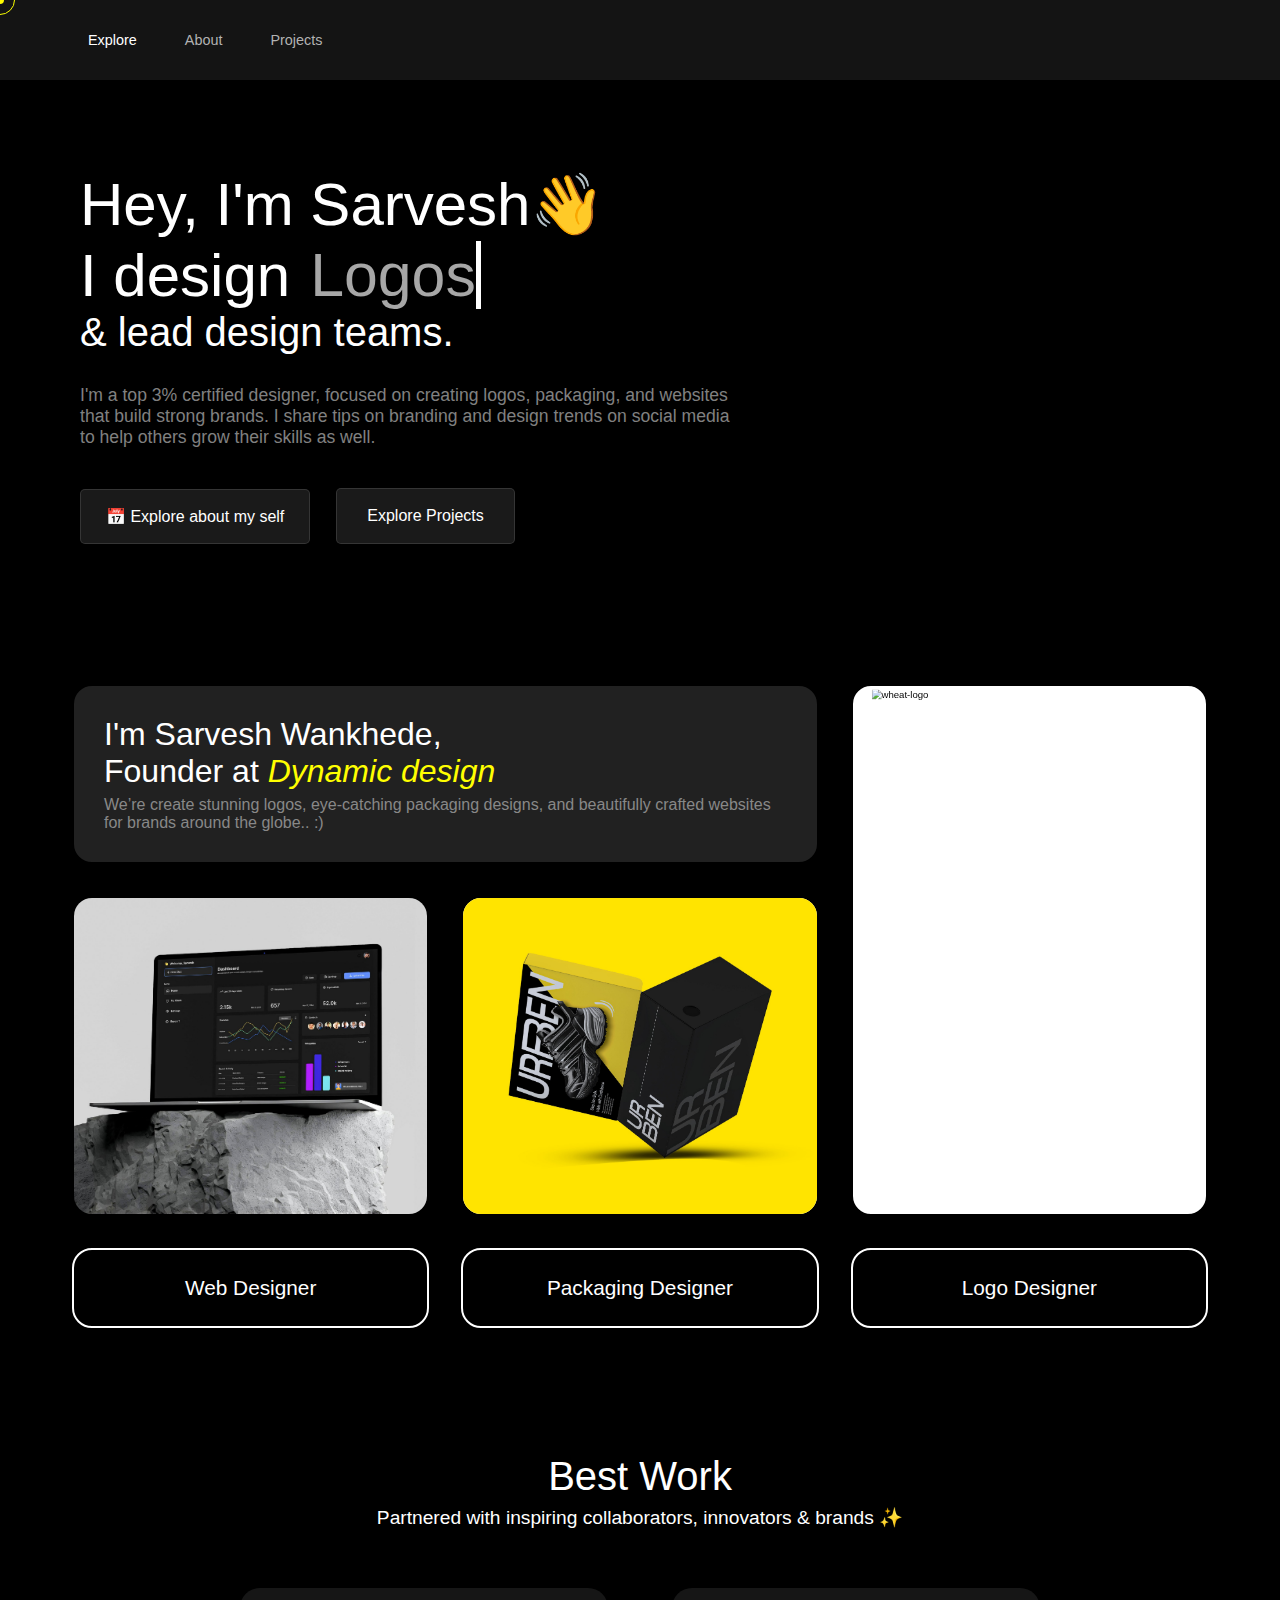
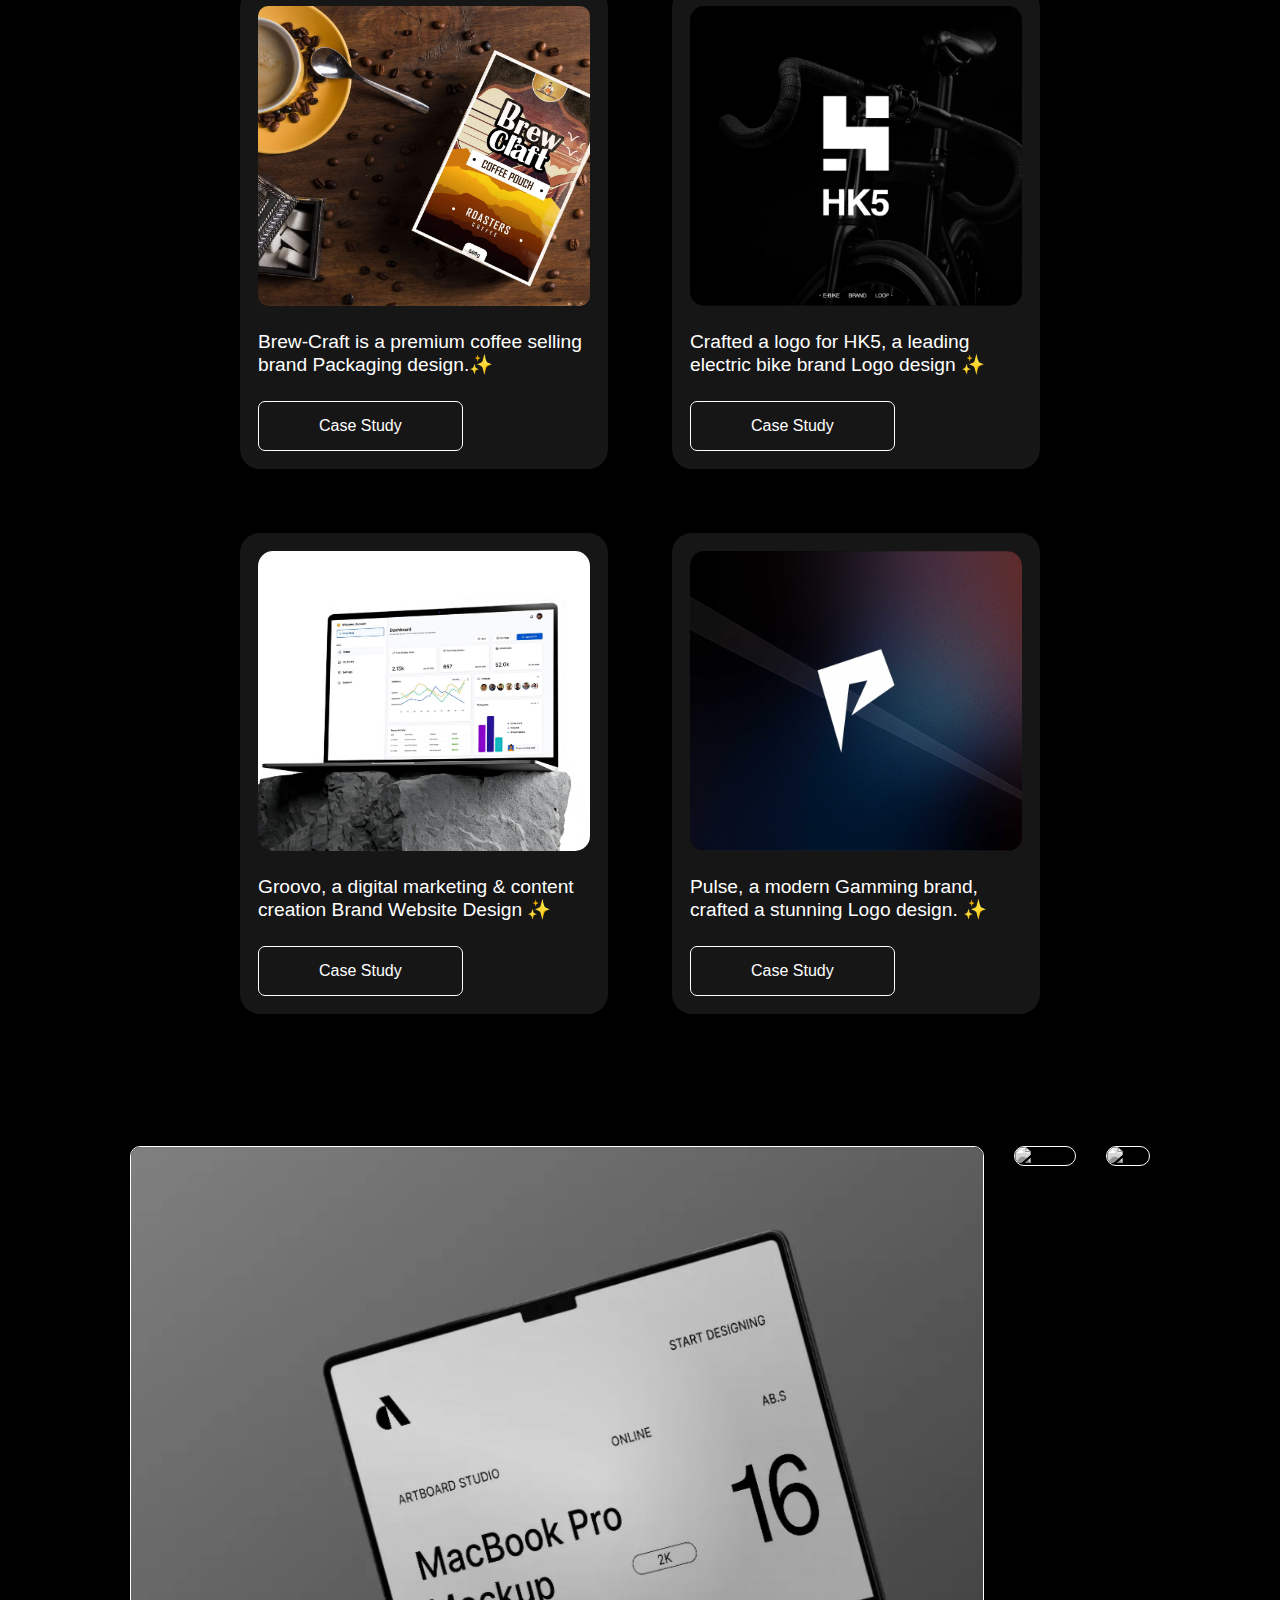
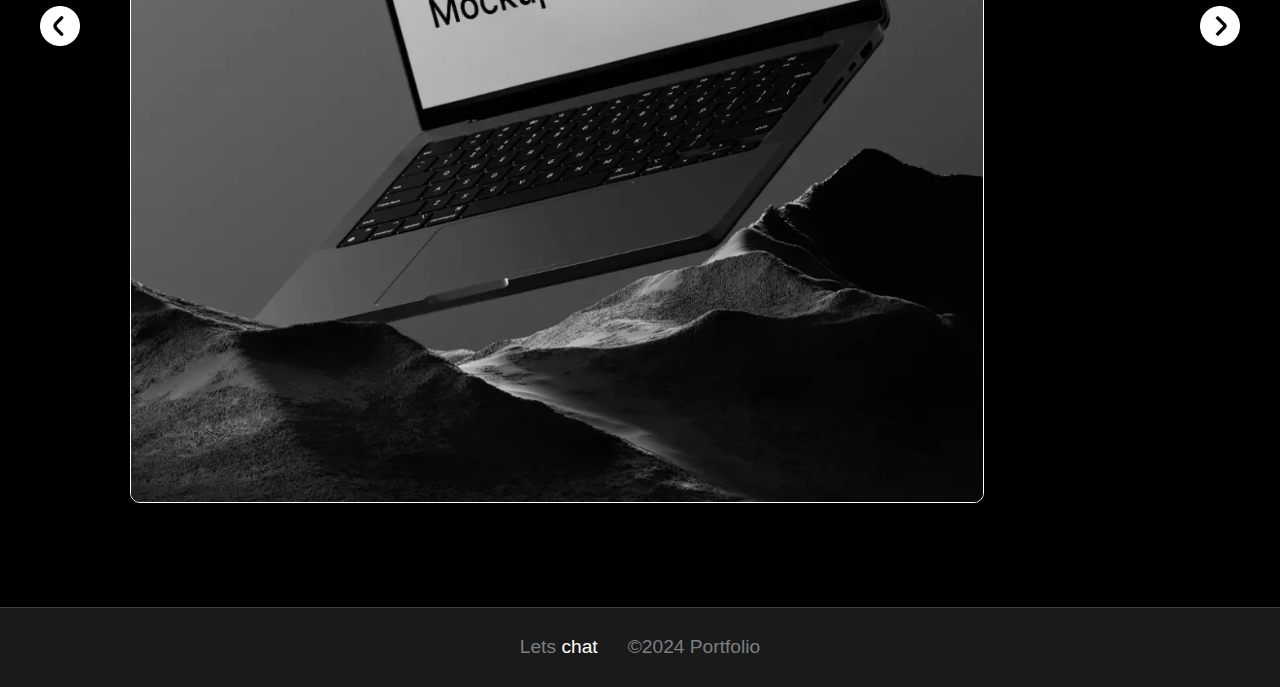
==== commit bc4d836a: "additional changes and added" ====
--- a/index.html
+++ b/index.html
@@ -85,7 +85,7 @@
             <div class="collection">
 
                 <div class="button-1">
-                    <a href="contact.html"><button> 📅 Explore about my self</button></a>
+                    <a href="about.html"><button> 📅 Explore about my self</button></a>
                 </div>
 
                 <div class="animation-border1">
@@ -115,7 +115,7 @@
             </div>
 
             <div class="iteam box3">
-                <img src="Images/web side ui black in laptop mockup 2.jpg"
+                <img src="Images/web side ui black in laptop mockup 2 (1).jpg"
                     alt="Letterhead">
             </div>
 
@@ -156,13 +156,13 @@
 
                 <div class="outer-box1">
                     <div class="inner-box1">
-                        <img src="Images/package.jpeg"
+                        <img src="Images/package- (1).jpg"
                             alt="can">
                     </div>
 
                     <span>Brew-Craft is a premium coffee selling brand Packaging design.✨</span>
 
-                    <a href="/casestudy.html"><button>Case Study</button></a>
+                    <a href="casestudy.html"><button>Case Study</button></a>
                 </div>
 
                 <div class="outer-box2">
@@ -182,14 +182,14 @@
                             alt="phoneui">
                     </div>
 
-                    <span>Groovo, a digital marketing Brand Web Design ✨</span>
+                    <span>Groovo, a digital marketing & content creation Brand Website Design ✨</span>
 
                     <a href="casestudy1.html"><button>Case Study</button></a>
                 </div>
 
                 <div class="outer-box4">
                     <div class="inner-box4">
-                        <img src="Images/compressed_Asset 15.jpg"
+                        <img src="Images/compressed_Asset 15 (1).jpg"
                             alt="packaging">
                     </div>
 
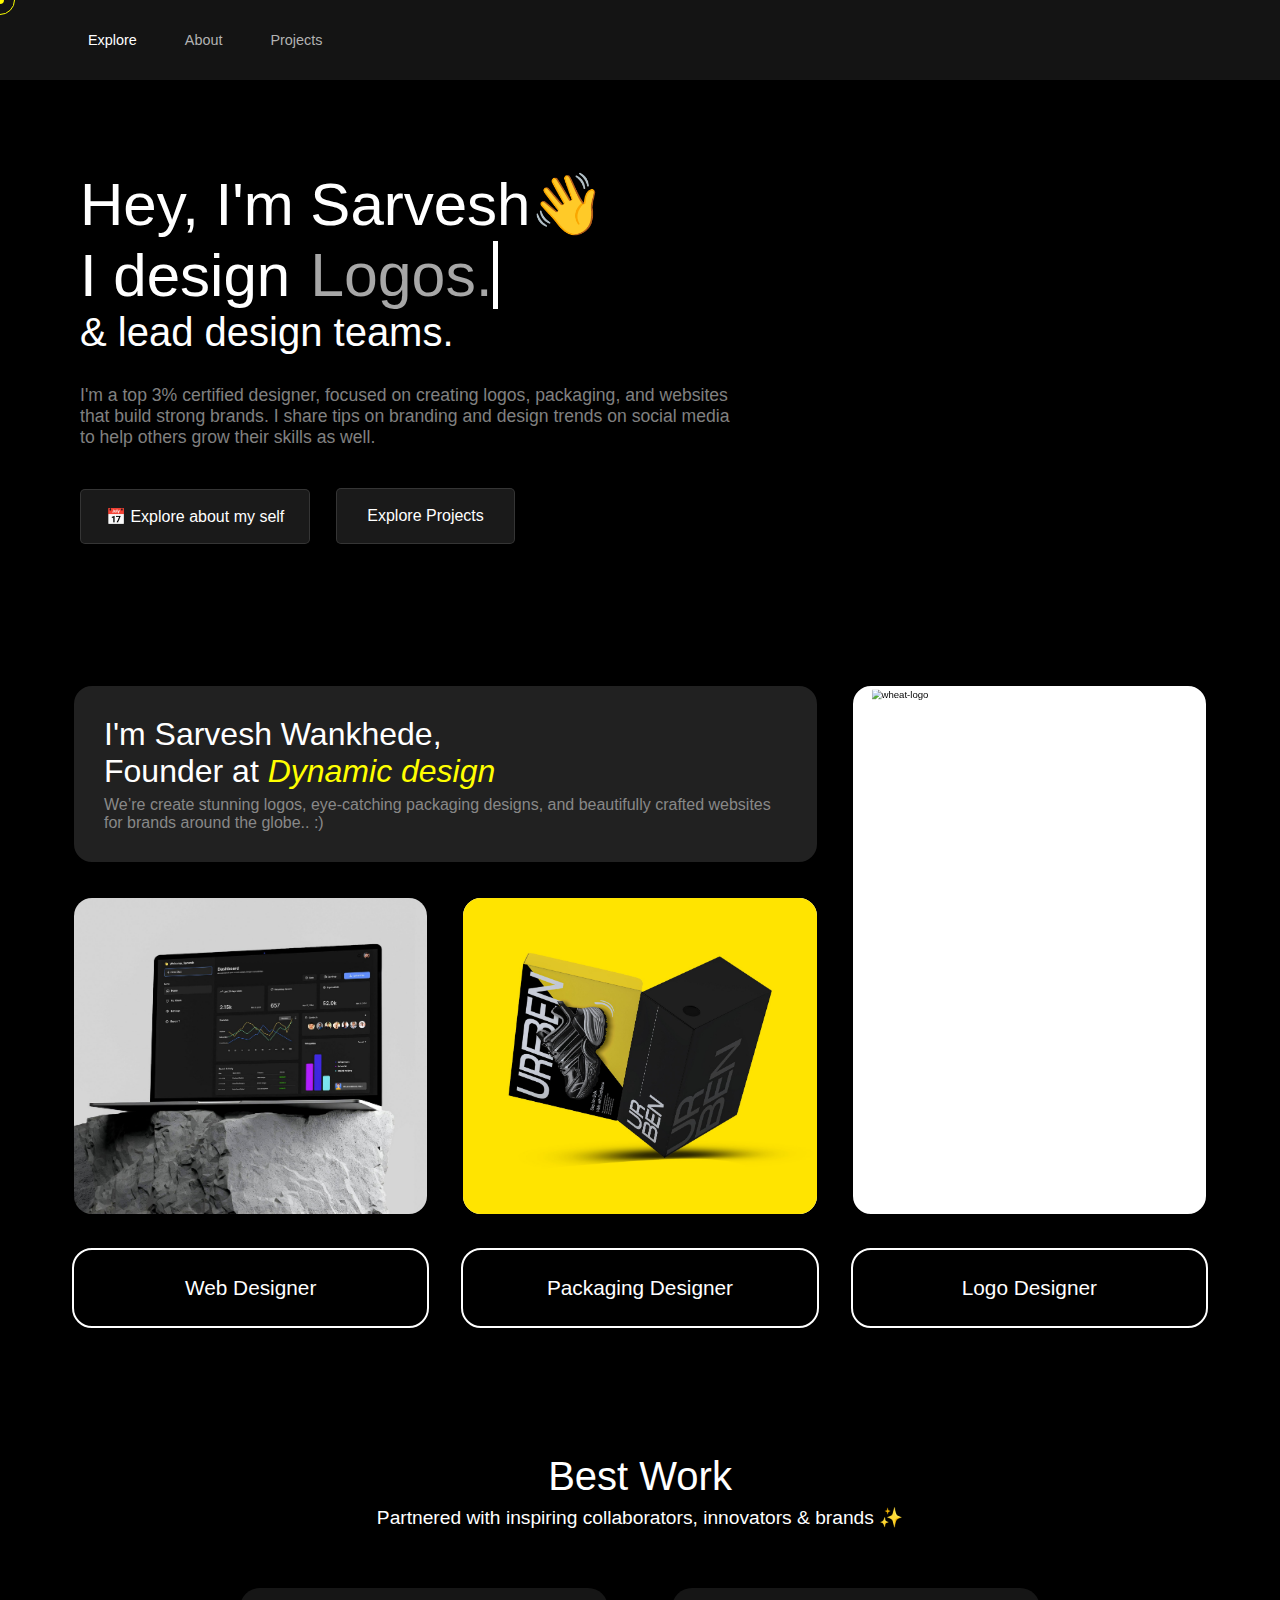
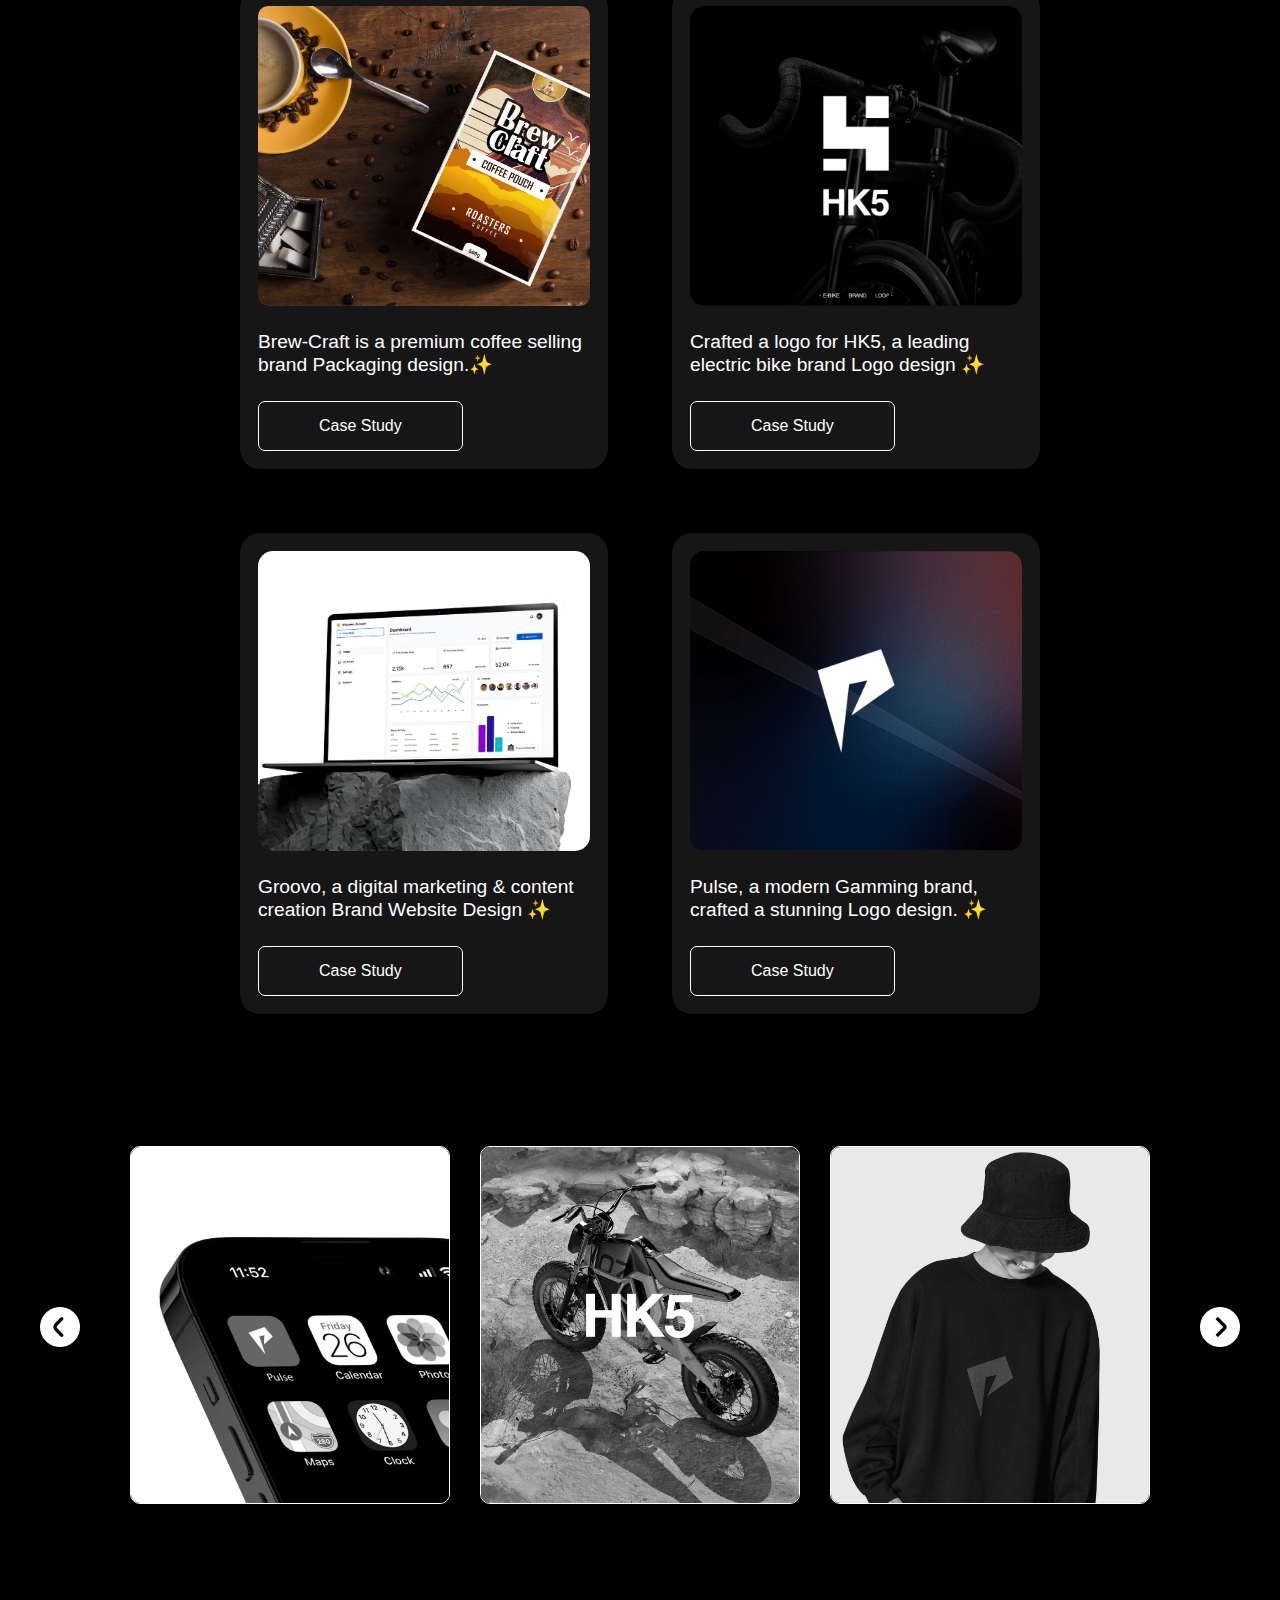
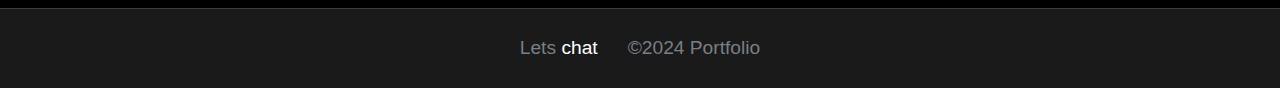
==== commit e7f866d8: "additional changes 8" ====
--- a/index.html
+++ b/index.html
@@ -39,12 +39,10 @@
                 </li>
 
 
-
                 <li>
                     <i class="fi fi-rr-briefcase-blank"></i>
                     <a href="project.html">Projects</a>
                 </li>
-
 
 
 
@@ -211,16 +209,16 @@
             <div class="gallery">
 
                 <div>
-                    <span><img src="laptop mockups.jpg" alt="laptop mockup"></span>
-                    <span><img src="image.jpg" alt="phone"></span>
-                    <span><img src="box mockup.jpg" alt="box"></span>
+                    <span><a href="casestudy3.html"><img src="slider images/Asset 5@4x-100.jpg" alt="laptop mockup"></a></span>
+                    <span><a href="casestudy2.html"><img src="slider images/Asset 9@4x-100.jpg" alt="phone"></a></span>
+                    <span><a href="casestudy3.html"><img src="slider images/Asset 8@4x-100.jpg" alt="box"></a></span>
 
                 </div>
 
                 <div>
-                    <span><img src="logo sketches.jpg" alt="sketches"></span>
-                    <span><img src="packaging design.jpg" alt="packaging"></span>
-                    <span><img src="box mockup.jpg" alt="box"></span>
+                    <span><a href="casestudy1.html"><img src="slider images/Asset 6@4x-100.jpg" alt="sketches"></a></span>
+                    <span><a href="casestudy.html"><img src="slider images/Asset 3@4x-100 (1).jpg" alt="packaging"></a></span>
+                    <span><a href="casestudy3.html"><img src="slider images/Asset 2@4x-100 (1).jpg" alt="box"></a></span>
                 </div>
             </div>
 
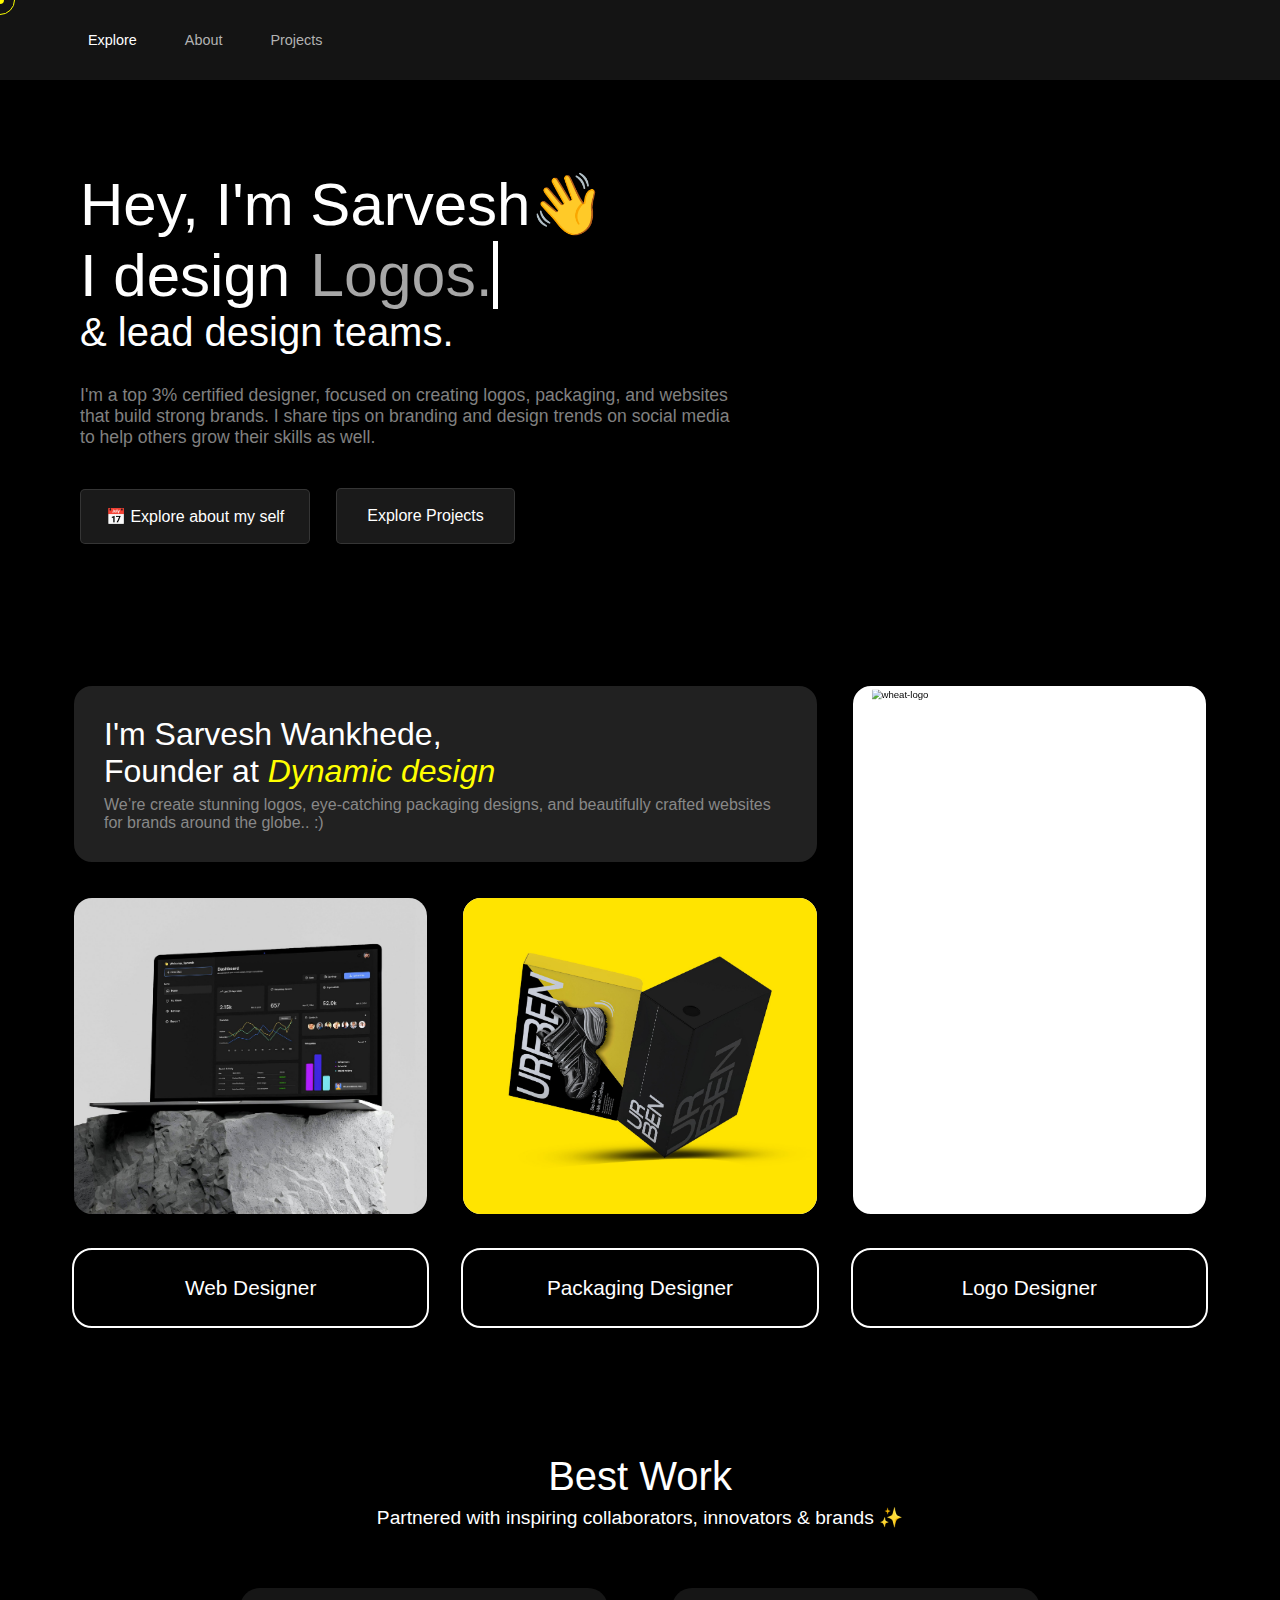
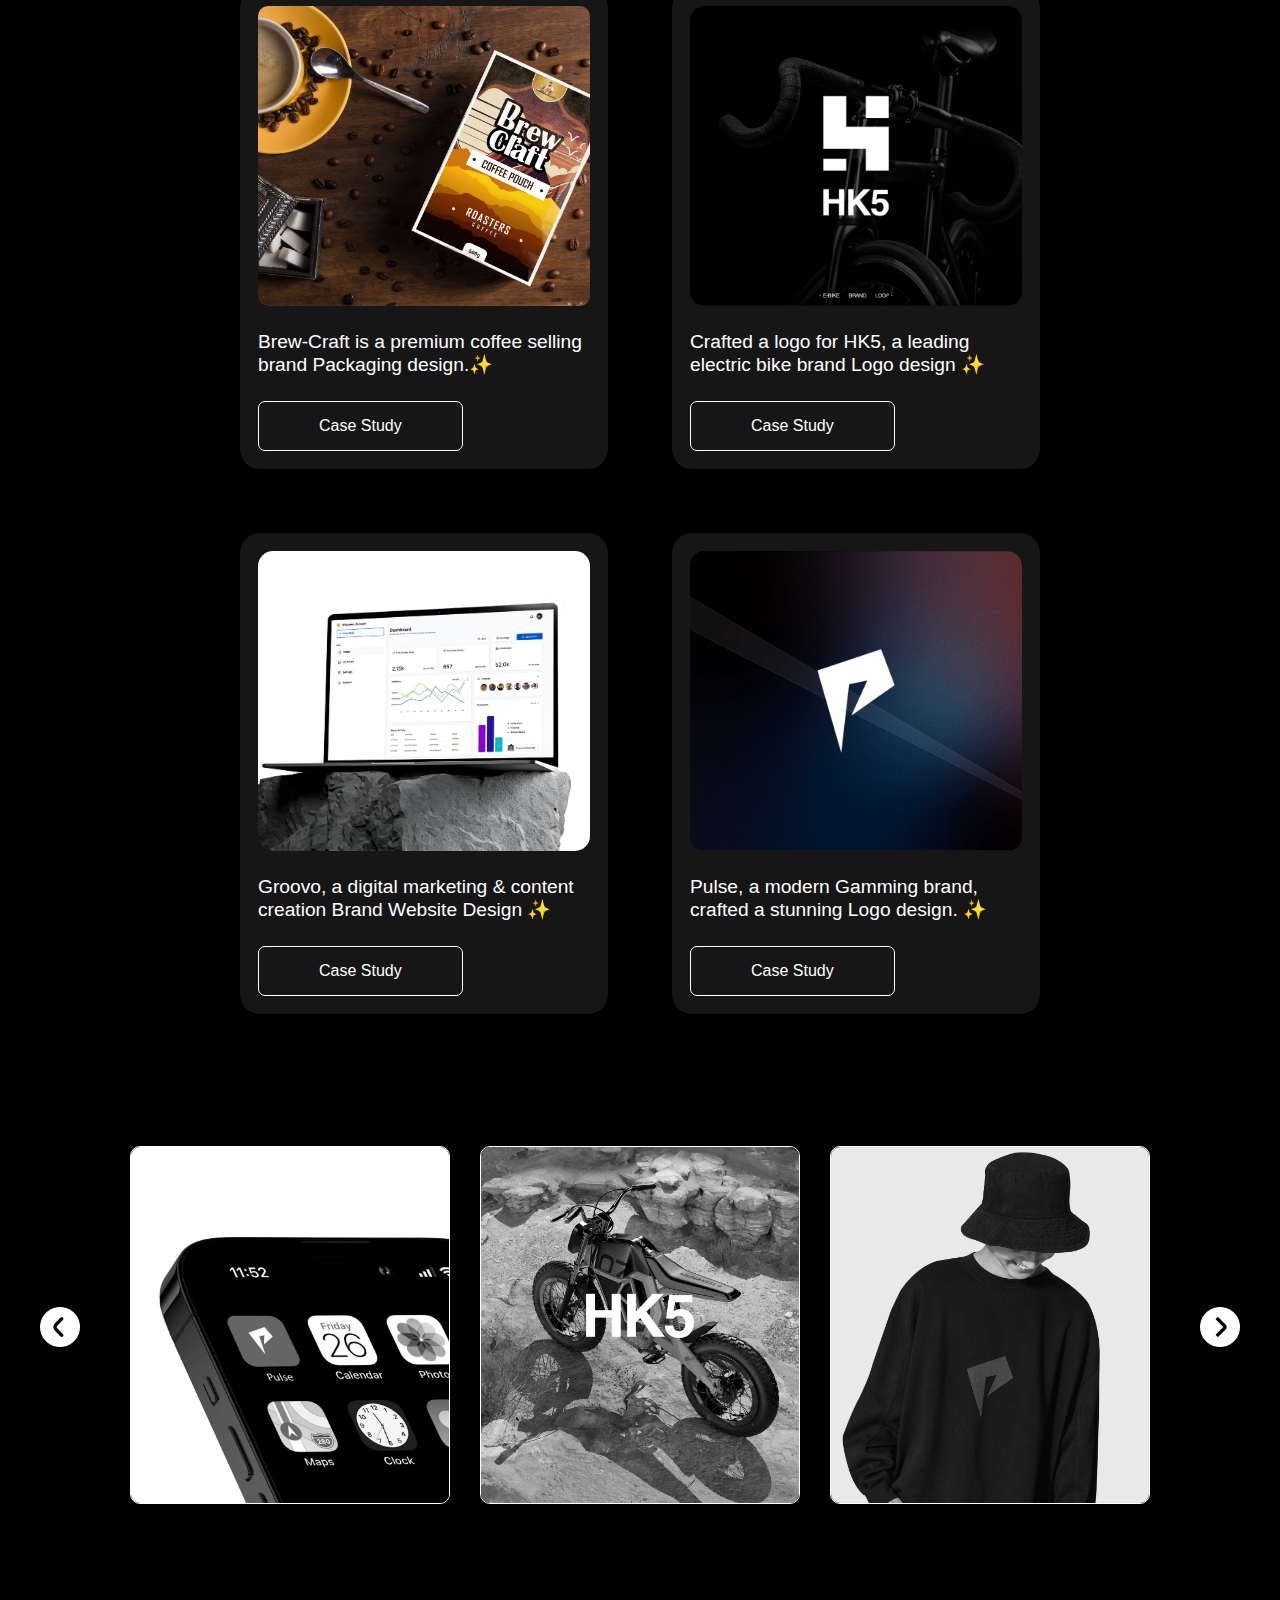
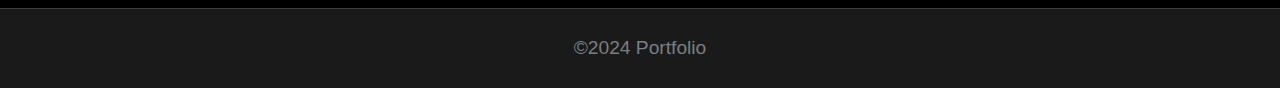
==== commit a1b7833b: "additional portfolio name chnages" ====
--- a/index.html
+++ b/index.html
@@ -233,7 +233,7 @@
 
         <footer>
             <div class="footer-text">
-                <h3>Lets <span>chat</span></h3>
+                
                 <h3>©2024 Portfolio</h3>
             </div>
         </footer>
